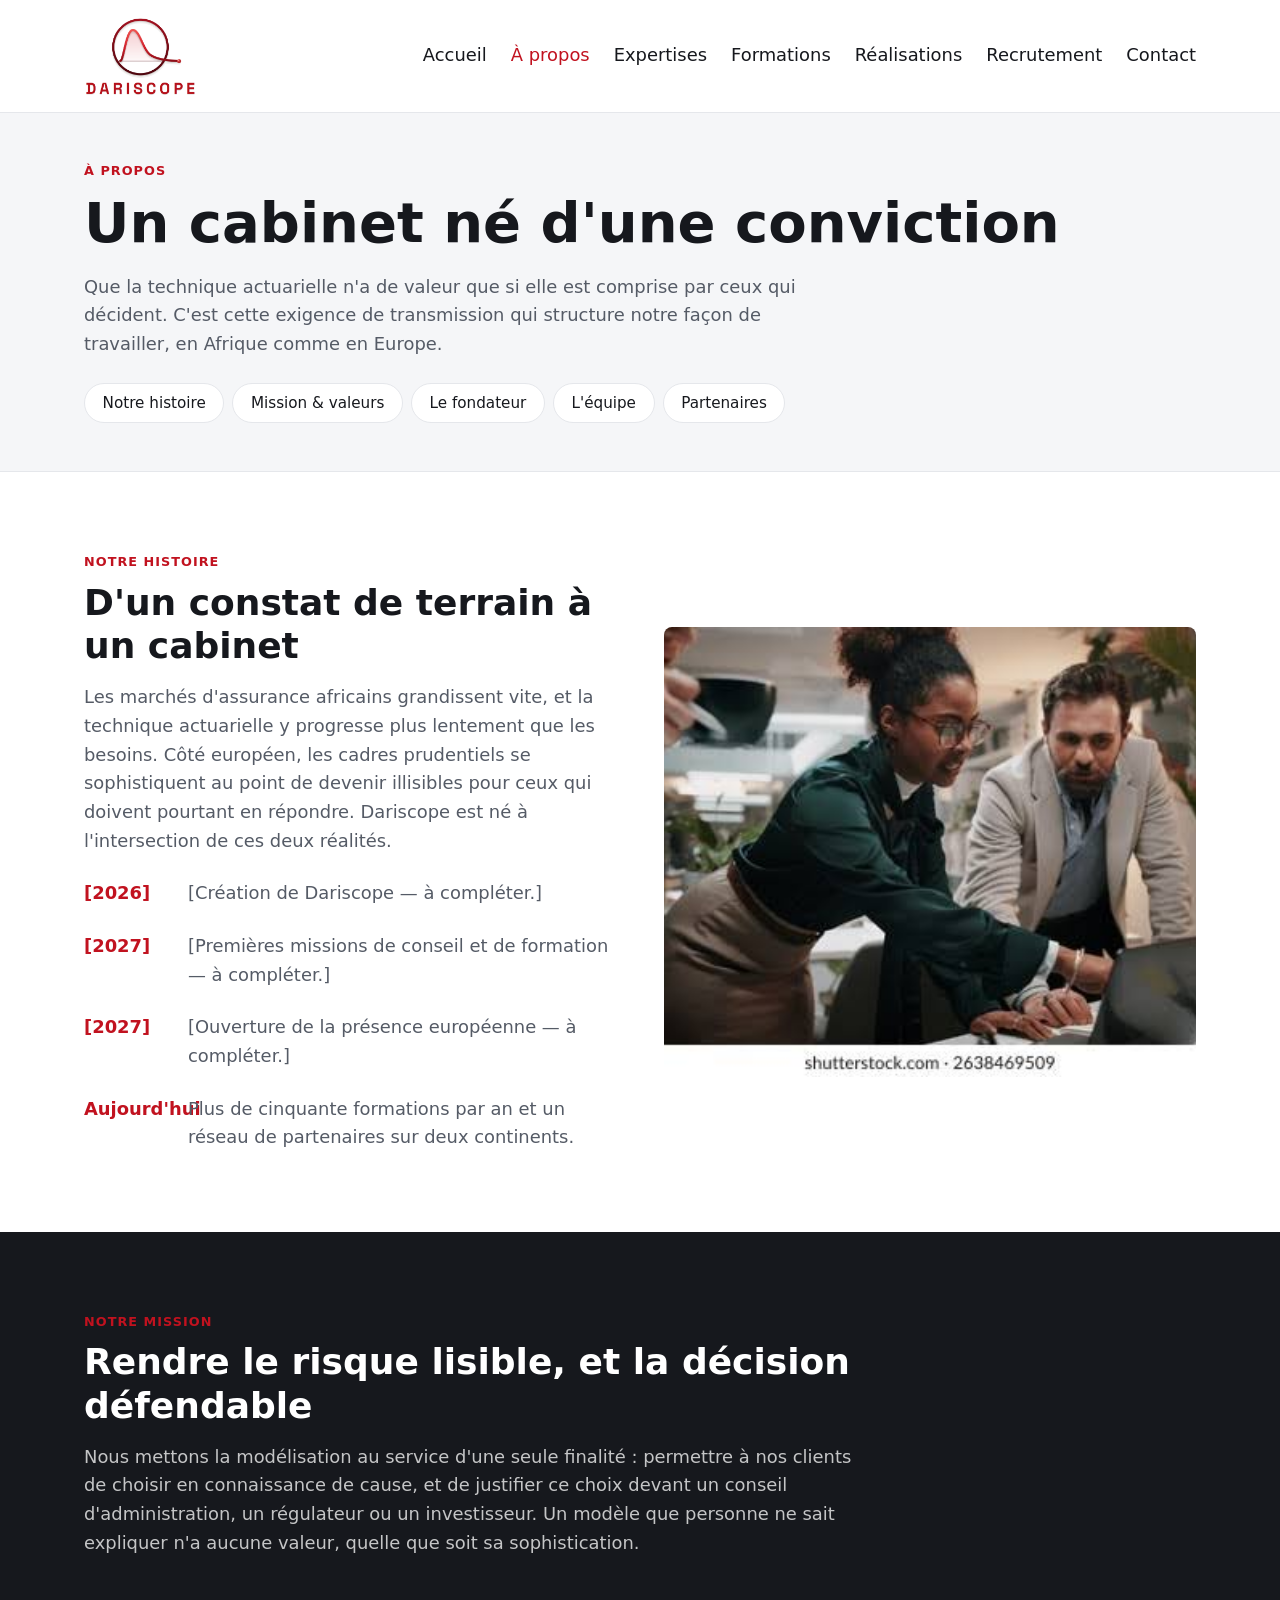
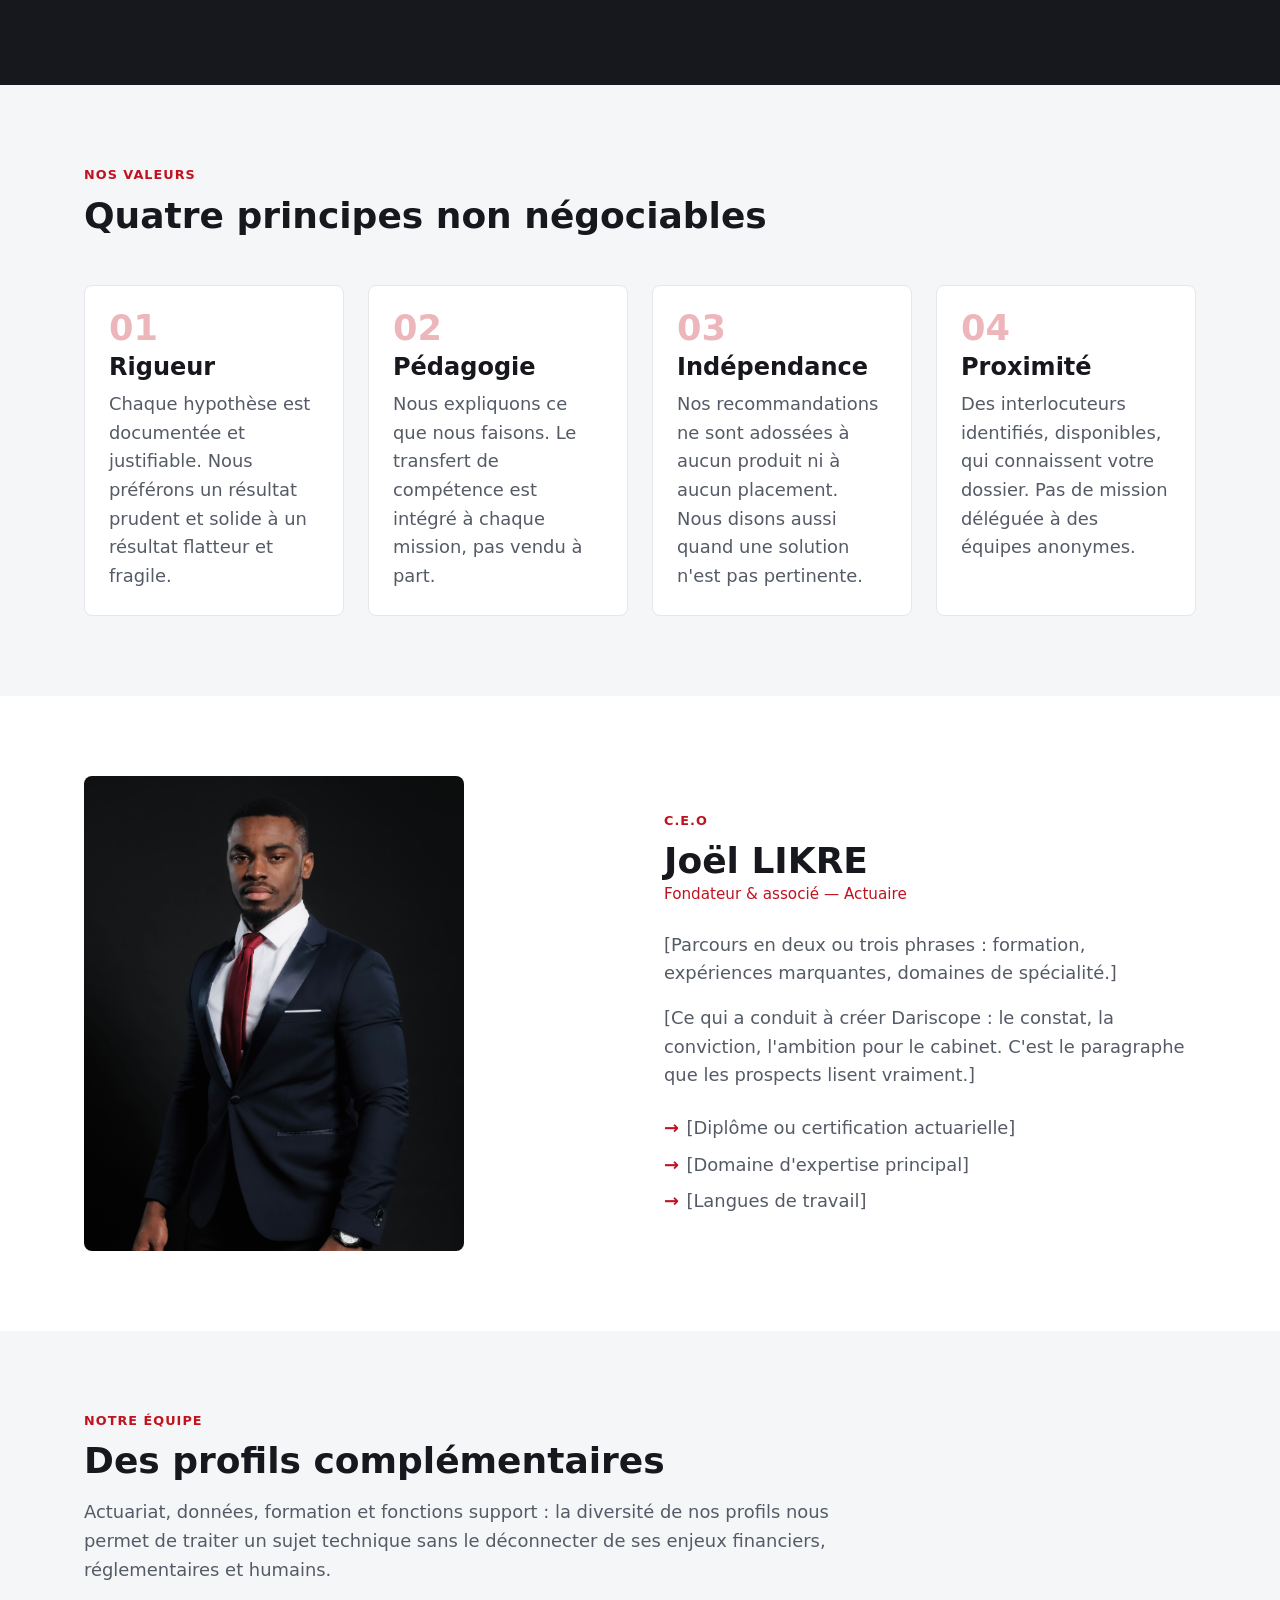
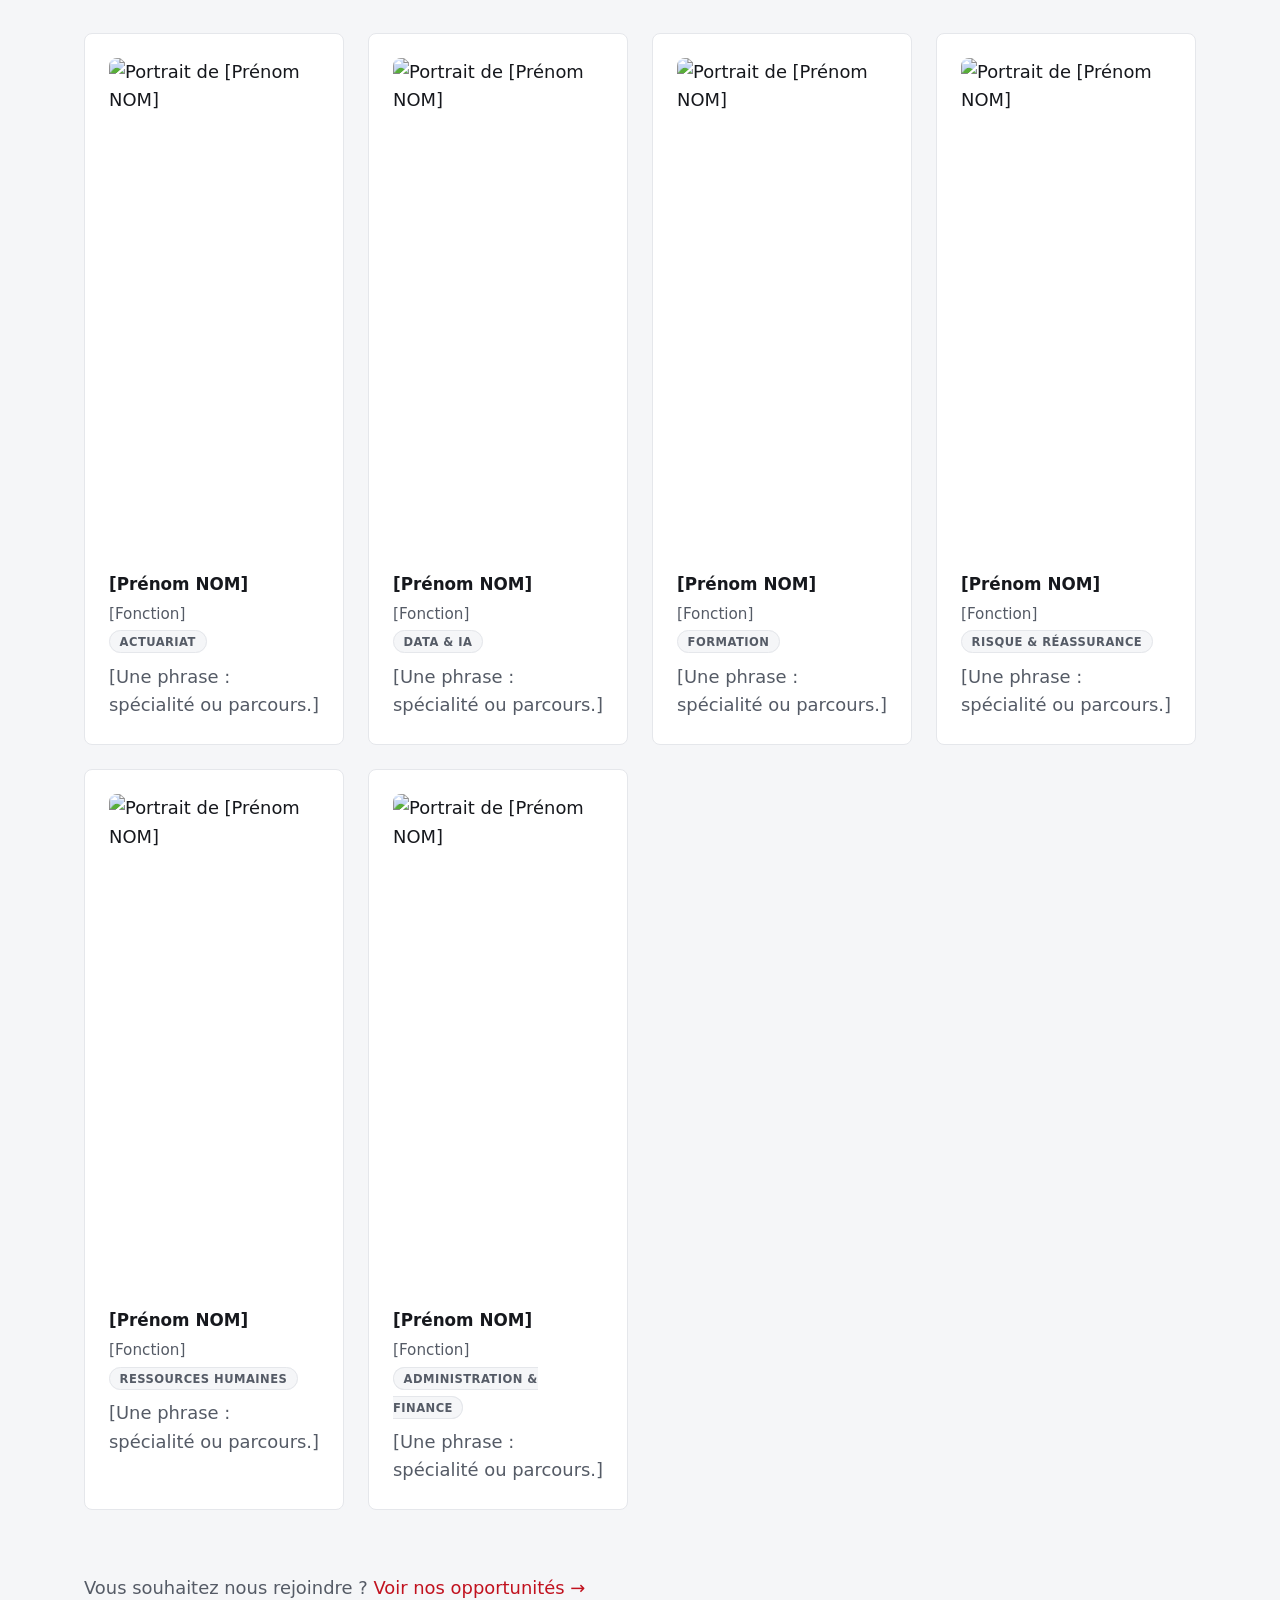
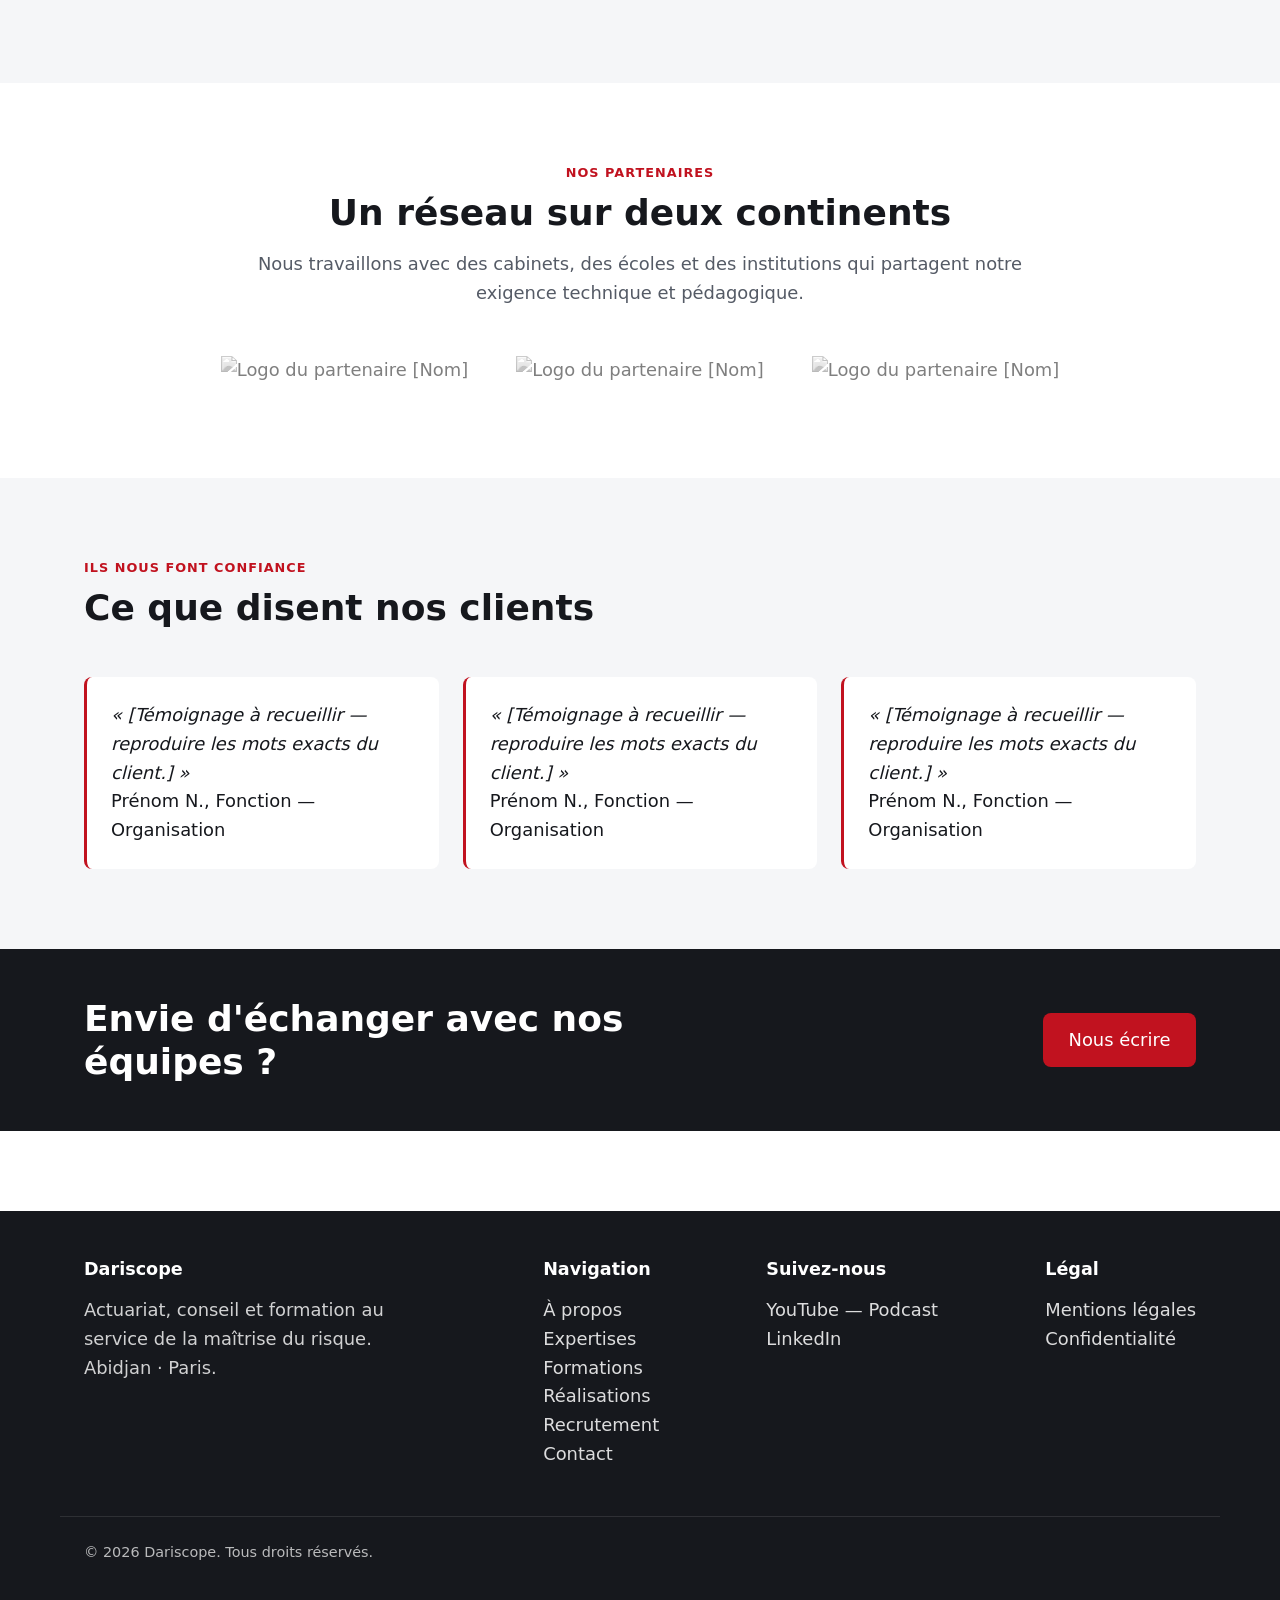
==== a-propos.html @ d5fa78e2 "feat: page contact avec formulaire netlify et page de confirmation" ====
<!DOCTYPE html>
<html lang="fr">
<head>
  <meta charset="UTF-8">
  <meta name="viewport" content="width=device-width, initial-scale=1.0">
  <title>À propos — Notre mission, nos valeurs, notre équipe | Dariscope</title>
  <meta name="description" content="Dariscope, cabinet d'actuaires conseil présent à Abidjan et à Paris : notre histoire, notre mission, nos valeurs et les femmes et les hommes qui composent nos équipes.">
  <link rel="stylesheet" href="assets/css/style.css">
</head>
<body>

  <!-- ═══════════════ HEADER — "actif" sur À propos ═══════════════ -->
  <header class="site-header">
    <div class="conteneur">
      <a href="index.html" class="logo">
        <img src="assets/img/logo-horizontal.png" alt="Dariscope — Actuariat, Conseil, Formation">
      </a>
      <button class="menu-toggle" aria-label="Ouvrir le menu" aria-expanded="false" aria-controls="menu">☰</button>
      <nav>
        <ul class="nav-menu" id="menu">
          <li><a href="index.html">Accueil</a></li>
          <li><a href="a-propos.html" class="actif">À propos</a></li>
          <li><a href="expertises.html">Expertises</a></li>
          <li><a href="formations.html">Formations</a></li>
          <li><a href="realisations.html">Réalisations</a></li>
          <li><a href="recrutement.html">Recrutement</a></li>
          <li><a href="contact.html">Contact</a></li>
        </ul>
      </nav>
    </div>
  </header>

  <main>

    <!-- ═══════════════ EN-TÊTE DE PAGE ═══════════════ -->
    <section class="page-entete">
      <div class="conteneur">
        <span class="surtitre">À propos</span>
        <h1>Un cabinet né d'une conviction</h1>
        <p>
          Que la technique actuarielle n'a de valeur que si elle est comprise par
          ceux qui décident. C'est cette exigence de transmission qui structure
          notre façon de travailler, en Afrique comme en Europe.
        </p>
        <nav class="sommaire" aria-label="Sommaire de la page">
          <a href="#histoire">Notre histoire</a>
          <a href="#mission">Mission &amp; valeurs</a>
          <a href="#fondateur">Le fondateur</a>
          <a href="#equipe">L'équipe</a>
          <a href="#partenaires">Partenaires</a>
        </nav>
      </div>
    </section>

    <!-- ═══════════════ NOTRE HISTOIRE ═══════════════
         ➕ AJOUTER UN JALON : copier un bloc <div class="jalon">
    -->
    <section class="section" id="histoire">
      <div class="conteneur bloc-duo">
        <div class="reveal">
          <span class="surtitre">Notre histoire</span>
          <h2>D'un constat de terrain à un cabinet</h2>
          <p class="texte-secondaire" style="margin-top: var(--espace-sm);">
            Les marchés d'assurance africains grandissent vite, et la technique
            actuarielle y progresse plus lentement que les besoins. Côté européen,
            les cadres prudentiels se sophistiquent au point de devenir illisibles
            pour ceux qui doivent pourtant en répondre. Dariscope est né à
            l'intersection de ces deux réalités.
          </p>

          <div class="jalons">
            <div class="jalon">
              <span class="jalon-date">[2026]</span>
              <p>[Création de Dariscope — à compléter.]</p>
            </div>
            <div class="jalon">
              <span class="jalon-date">[2027]</span>
              <p>[Premières missions de conseil et de formation — à compléter.]</p>
            </div>
            <div class="jalon">
              <span class="jalon-date">[2027]</span>
              <p>[Ouverture de la présence européenne — à compléter.]</p>
            </div>
            <div class="jalon">
              <span class="jalon-date">Aujourd'hui</span>
              <p>Plus de cinquante formations par an et un réseau de partenaires sur deux continents.</p>
            </div>
          </div>
        </div>
        <img class="reveal" style="--delai: 120ms" src="assets/img/image4.jpg"
             alt="Équipe Dariscope en réunion de travail" width="600" height="450">
      </div>
    </section>

    <!-- ═══════════════ MISSION ═══════════════ -->
    <section class="section section--sombre" id="mission">
      <div class="conteneur">
        <div class="section-entete reveal">
          <span class="surtitre">Notre mission</span>
          <h2>Rendre le risque lisible, et la décision défendable</h2>
          <p class="texte-secondaire">
            Nous mettons la modélisation au service d'une seule finalité : permettre
            à nos clients de choisir en connaissance de cause, et de justifier ce
            choix devant un conseil d'administration, un régulateur ou un investisseur.
            Un modèle que personne ne sait expliquer n'a aucune valeur, quelle que
            soit sa sophistication.
          </p>
        </div>
      </div>
    </section>

    <!-- ═══════════════ VALEURS ═══════════════
         ➕ AJOUTER UNE VALEUR : copier un bloc <article class="carte">
            et incrémenter le numéro.
    -->
    <section class="section section--gris">
      <div class="conteneur">
        <div class="section-entete reveal">
          <span class="surtitre">Nos valeurs</span>
          <h2>Quatre principes non négociables</h2>
        </div>
        <div class="grille">

          <article class="carte reveal">
            <div class="valeur-num">01</div>
            <h3>Rigueur</h3>
            <p>Chaque hypothèse est documentée et justifiable. Nous préférons un résultat prudent et solide à un résultat flatteur et fragile.</p>
          </article>

          <article class="carte reveal" style="--delai: 100ms">
            <div class="valeur-num">02</div>
            <h3>Pédagogie</h3>
            <p>Nous expliquons ce que nous faisons. Le transfert de compétence est intégré à chaque mission, pas vendu à part.</p>
          </article>

          <article class="carte reveal" style="--delai: 200ms">
            <div class="valeur-num">03</div>
            <h3>Indépendance</h3>
            <p>Nos recommandations ne sont adossées à aucun produit ni à aucun placement. Nous disons aussi quand une solution n'est pas pertinente.</p>
          </article>

          <article class="carte reveal" style="--delai: 300ms">
            <div class="valeur-num">04</div>
            <h3>Proximité</h3>
            <p>Des interlocuteurs identifiés, disponibles, qui connaissent votre dossier. Pas de mission déléguée à des équipes anonymes.</p>
          </article>

        </div>
      </div>
    </section>

    <!-- ═══════════════ LE FONDATEUR ═══════════════ -->
    <section class="section" id="fondateur">
      <div class="conteneur bloc-duo">
        <img class="portrait reveal" src="assets/img/ceo-dariscope-5.jpg"
             alt="Portrait du fondateur de Dariscope" width="380" height="475">
        <div class="reveal" style="--delai: 120ms">
          <span class="surtitre">C.E.O</span>
          <h2>Joël LIKRE</h2>
          <p class="membre-role" style="margin-bottom: var(--espace-md);">Fondateur &amp; associé — Actuaire</p>

          <p class="texte-secondaire">
            [Parcours en deux ou trois phrases : formation, expériences marquantes,
            domaines de spécialité.]
          </p>
          <p class="texte-secondaire" style="margin-top: var(--espace-sm);">
            [Ce qui a conduit à créer Dariscope : le constat, la conviction, l'ambition
            pour le cabinet. C'est le paragraphe que les prospects lisent vraiment.]
          </p>

          <ul class="liste-fleches" style="margin-top: var(--espace-md);">
            <li>[Diplôme ou certification actuarielle]</li>
            <li>[Domaine d'expertise principal]</li>
            <li>[Langues de travail]</li>
          </ul>
        </div>
      </div>
    </section>

    <!-- ══════════════════════════════════════════════════════════════════════
         L'ÉQUIPE
         ➕ AJOUTER UN COLLABORATEUR : copier un bloc <article class="membre">,
            changer l'image, le nom, la fonction et le département.
            Retirer un collaborateur = supprimer son bloc. La grille s'ajuste.
    ═══════════════════════════════════════════════════════════════════════ -->
    <section class="section section--gris" id="equipe">
      <div class="conteneur">
        <div class="section-entete reveal">
          <span class="surtitre">Notre équipe</span>
          <h2>Des profils complémentaires</h2>
          <p class="texte-secondaire">
            Actuariat, données, formation et fonctions support : la diversité de nos
            profils nous permet de traiter un sujet technique sans le déconnecter de
            ses enjeux financiers, réglementaires et humains.
          </p>
        </div>

        <div class="grille">

          <article class="membre carte reveal">
            <img src="assets/img/collaborateur1.jpg" alt="Portrait de [Prénom NOM]" width="400" height="500">
            <h3 class="membre-nom">[Prénom NOM]</h3>
            <p class="membre-role">[Fonction]</p>
            <p><span class="badge badge--neutre">Actuariat</span></p>
            <p class="membre-bio">[Une phrase : spécialité ou parcours.]</p>
          </article>

          <article class="membre carte reveal" style="--delai: 80ms">
            <img src="assets/img/collaborateur2.jpg" alt="Portrait de [Prénom NOM]" width="400" height="500">
            <h3 class="membre-nom">[Prénom NOM]</h3>
            <p class="membre-role">[Fonction]</p>
            <p><span class="badge badge--neutre">Data &amp; IA</span></p>
            <p class="membre-bio">[Une phrase : spécialité ou parcours.]</p>
          </article>

          <article class="membre carte reveal" style="--delai: 160ms">
            <img src="assets/img/collaborateur3.jpg" alt="Portrait de [Prénom NOM]" width="400" height="500">
            <h3 class="membre-nom">[Prénom NOM]</h3>
            <p class="membre-role">[Fonction]</p>
            <p><span class="badge badge--neutre">Formation</span></p>
            <p class="membre-bio">[Une phrase : spécialité ou parcours.]</p>
          </article>

          <article class="membre carte reveal" style="--delai: 240ms">
            <img src="assets/img/collaborateur4.jpg" alt="Portrait de [Prénom NOM]" width="400" height="500">
            <h3 class="membre-nom">[Prénom NOM]</h3>
            <p class="membre-role">[Fonction]</p>
            <p><span class="badge badge--neutre">Risque &amp; réassurance</span></p>
            <p class="membre-bio">[Une phrase : spécialité ou parcours.]</p>
          </article>

          <article class="membre carte reveal" style="--delai: 320ms">
            <img src="assets/img/collaborateur5.jpg" alt="Portrait de [Prénom NOM]" width="400" height="500">
            <h3 class="membre-nom">[Prénom NOM]</h3>
            <p class="membre-role">[Fonction]</p>
            <p><span class="badge badge--neutre">Ressources humaines</span></p>
            <p class="membre-bio">[Une phrase : spécialité ou parcours.]</p>
          </article>

          <article class="membre carte reveal" style="--delai: 400ms">
            <img src="assets/img/collaborateur6.jpg" alt="Portrait de [Prénom NOM]" width="400" height="500">
            <h3 class="membre-nom">[Prénom NOM]</h3>
            <p class="membre-role">[Fonction]</p>
            <p><span class="badge badge--neutre">Administration &amp; finance</span></p>
            <p class="membre-bio">[Une phrase : spécialité ou parcours.]</p>
          </article>

        </div>

        <p class="texte-secondaire" style="margin-top: var(--espace-lg);">
          Vous souhaitez nous rejoindre ? <a href="recrutement.html" class="carte-lien">Voir nos opportunités →</a>
        </p>
      </div>
    </section>

    <!-- ═══════════════ PARTENAIRES ═══════════════
         ➕ AJOUTER UN PARTENAIRE : copier une balise <img>.
         ⚠ N'affiche un logo qu'avec l'accord du partenaire.
    -->
    <section class="section" id="partenaires">
      <div class="conteneur">
        <div class="section-entete centre reveal" style="margin-inline: auto;">
          <span class="surtitre">Nos partenaires</span>
          <h2>Un réseau sur deux continents</h2>
          <p class="texte-secondaire">
            Nous travaillons avec des cabinets, des écoles et des institutions qui
            partagent notre exigence technique et pédagogique.
          </p>
        </div>
        <div class="partenaires reveal">
          <img src="assets/img/partenaire1.png" alt="Logo du partenaire [Nom]" height="42">
          <img src="assets/img/partenaire2.png" alt="Logo du partenaire [Nom]" height="42">
          <img src="assets/img/partenaire3.png" alt="Logo du partenaire [Nom]" height="42">
        </div>
      </div>
    </section>

    <!-- ═══════════════ TÉMOIGNAGES ═══════════════ -->
    <section class="section section--gris">
      <div class="conteneur">
        <div class="section-entete reveal">
          <span class="surtitre">Ils nous font confiance</span>
          <h2>Ce que disent nos clients</h2>
        </div>
        <div class="grille grille--large">

          <figure class="temoignage reveal">
            <blockquote>« [Témoignage à recueillir — reproduire les mots exacts du client.] »</blockquote>
            Prénom N., Fonction — Organisation
          </figure>

          <figure class="temoignage reveal" style="--delai: 100ms">
            <blockquote>« [Témoignage à recueillir — reproduire les mots exacts du client.] »</blockquote>
            Prénom N., Fonction — Organisation
          </figure>

          <figure class="temoignage reveal" style="--delai: 200ms">
            <blockquote>« [Témoignage à recueillir — reproduire les mots exacts du client.] »</blockquote>
            Prénom N., Fonction — Organisation
          </figure>

        </div>
      </div>
    </section>

    <!-- ═══════════════ APPEL À L'ACTION ═══════════════ -->
    <section class="cta">
      <div class="conteneur">
        <h2>Envie d'échanger avec nos équipes ?</h2>
        <a href="contact.html" class="bouton">Nous écrire</a>
      </div>
    </section>

  </main>

  <!-- ═══════════════ FOOTER — copie conforme ═══════════════ -->
  <footer class="site-footer">
    <div class="conteneur">
      <div>
        <h3>Dariscope</h3>
        <p style="opacity:0.8; max-width: 22rem;">
          Actuariat, conseil et formation au service de la maîtrise du risque.
          Abidjan · Paris.
        </p>
      </div>
      <div>
        <h3>Navigation</h3>
        <ul>
          <li><a href="a-propos.html">À propos</a></li>
          <li><a href="expertises.html">Expertises</a></li>
          <li><a href="formations.html">Formations</a></li>
          <li><a href="realisations.html">Réalisations</a></li>
          <li><a href="recrutement.html">Recrutement</a></li>
          <li><a href="contact.html">Contact</a></li>
        </ul>
      </div>
      <div>
        <h3>Suivez-nous</h3>
        <ul>
          <li><a href="https://www.youtube.com/@dariscope" target="_blank" rel="noopener">YouTube — Podcast</a></li>
          <li><a href="https://www.linkedin.com/company/dariscope" target="_blank" rel="noopener">LinkedIn</a></li>
        </ul>
      </div>
      <div>
        <h3>Légal</h3>
        <ul>
          <li><a href="mentions-legales.html">Mentions légales</a></li>
          <li><a href="confidentialite.html">Confidentialité</a></li>
        </ul>
      </div>
    </div>
    <div class="conteneur footer-bas">
      <p>© 2026 Dariscope. Tous droits réservés.</p>
    </div>
  </footer>

  <script src="assets/js/main.js"></script>
</body>
</html>
---- assets/css/style.css ----
/* ==========================================================================
   1. VARIABLES — la charte Dariscope, centralisée
   ========================================================================== */
:root {
  /* Couleurs (rouge de travail — à remplacer par ton rouge exact plus tard) */
  --rouge: #C1121F;
  --rouge-fonce: #9E0E19;   /* survol des boutons */
  --encre: #16181D;         /* texte principal (presque noir, plus doux) */
  --gris-texte: #555B66;    /* texte secondaire */
  --gris-clair: #F5F6F8;    /* fonds de sections alternées */
  --bordure: #E5E7EB;       /* lignes de séparation */
  --blanc: #FFFFFF;

  /* Typographie */
  --police: "Space Grotesk", system-ui, -apple-system, Segoe UI, Roboto, sans-serif;
  --fs-base: clamp(1rem, 0.96rem + 0.2vw, 1.125rem);
  --fs-h1:   clamp(2rem, 1.4rem + 3vw, 3.5rem);
  --fs-h2:   clamp(1.5rem, 1.2rem + 1.5vw, 2.25rem);
  --fs-h3:   clamp(1.2rem, 1.1rem + 0.6vw, 1.5rem);

  /* Espacements (échelle cohérente) */
  --espace-xs: 0.5rem;
  --espace-sm: 1rem;
  --espace-md: 1.5rem;
  --espace-lg: 3rem;
  --espace-xl: 5rem;

  /* Divers */
  --largeur-max: 1160px;   /* largeur maximale du contenu */
  --rayon: 8px;            /* arrondi des boutons/cartes */


  --transition: 200ms ease;
}

/* ==========================================================================
   2. POLICE auto-hébergée
   ========================================================================== */
@font-face {
  font-family: "Space Grotesk";
  src: url("../fonts/space-grotesk-400.woff2") format("woff2");
  font-weight: 400;
  font-display: swap;   /* affiche un texte de secours en attendant la police */
}
@font-face {
  font-family: "Space Grotesk";
  src: url("../fonts/space-grotesk-500.woff2") format("woff2");
  font-weight: 500;
  font-display: swap;
}
@font-face {
  font-family: "Space Grotesk";
  src: url("../fonts/space-grotesk-700.woff2") format("woff2");
  font-weight: 700;
  font-display: swap;
}

/* ==========================================================================
   3. RESET moderne — repartir sur une base saine
   ========================================================================== */
*, *::before, *::after {
  box-sizing: border-box;   /* la largeur inclut padding et bordure : plus intuitif */
  margin: 0;
  padding: 0;
}
img {
  max-width: 100%;   /* une image ne déborde jamais de son conteneur */
  display: block;
}
a {
  color: inherit;
  text-decoration: none;
}
ul {
  list-style: none;
}

/* ==========================================================================
   4. BASE — corps du document
   ========================================================================== */
body {
  font-family: var(--police);
  font-size: var(--fs-base);
  line-height: 1.6;
  color: var(--encre);
  background: var(--blanc);
}
h1, h2, h3 {
  line-height: 1.2;
  font-weight: 700;
}
h1 { font-size: var(--fs-h1); }
h2 { font-size: var(--fs-h2); }
h3 { font-size: var(--fs-h3); }

/* Conteneur centré et respirant, réutilisé partout */
.conteneur {
  width: 100%;
  max-width: var(--largeur-max);
  margin-inline: auto;
  padding-inline: var(--espace-md);
}

/* Bouton réutilisable */
.bouton {
  display: inline-block;
  background: var(--rouge);
  color: var(--blanc);
  font-weight: 500;
  padding: 0.8rem 1.6rem;
  border-radius: var(--rayon);
  transition: background var(--transition);
}
.bouton:hover {
  background: var(--rouge-fonce);
}

/* ==========================================================================
   5. HEADER + NAVIGATION
   ========================================================================== */
.site-header {
  position: sticky;   /* le header reste visible en haut au défilement */
  top: 0;
  z-index: 100;
  background: var(--blanc);
  border-bottom: 1px solid var(--bordure);
}
.site-header .conteneur {
  display: flex;
  align-items: center;
  justify-content: space-between;
  padding-block: var(--espace-sm);
}
.logo img {
  height:80px;
  width: 10;
}

/* Bouton hamburger — visible sur mobile uniquement */
.menu-toggle {
  background: none;
  border: none;
  cursor: pointer;
  font-size: 1.6rem;
  color: var(--encre);
  line-height: 1;
}

/* Menu — sur mobile : caché, puis déroulé sous le header quand ouvert */
.nav-menu {
  display: none;
  position: absolute;
  top: 100%;
  left: 0;
  right: 0;
  flex-direction: column;
  gap: var(--espace-sm);
  background: var(--blanc);
  border-bottom: 1px solid var(--bordure);
  padding: var(--espace-md);
}
.nav-menu.is-open {
  display: flex;   /* la classe ajoutée par le JS rend le menu visible */
}
.nav-menu a {
  font-weight: 500;
  padding: 0.4rem 0;
  transition: color var(--transition);
}
.nav-menu a:hover,
.nav-menu a.actif {
  color: var(--rouge);
}

/* ==========================================================================
   6. FOOTER
   ========================================================================== */
.site-footer {
  background: var(--encre);
  color: var(--blanc);
  padding-block: var(--espace-lg);
  margin-top: var(--espace-xl);
}
.site-footer .conteneur {
  display: flex;
  flex-wrap: wrap;
  gap: var(--espace-lg);
  justify-content: space-between;
}
.site-footer h3 {
  font-size: 1.1rem;
  margin-bottom: var(--espace-sm);
}
.site-footer a {
  color: var(--blanc);
  opacity: 0.85;
  transition: opacity var(--transition);
}
.site-footer a:hover { opacity: 1; }
.footer-bas {
  border-top: 1px solid rgba(255,255,255,0.15);
  margin-top: var(--espace-lg);
  padding-top: var(--espace-md);
  text-align: center;
  font-size: 0.9rem;
  opacity: 0.7;
}

/* ==========================================================================
   7. GRAND ÉCRAN — ajustements à partir de 768px (mobile-first)
   ========================================================================== */
@media (min-width: 768px) {
  .menu-toggle {
    display: none;   /* plus de hamburger sur ordinateur */
  }
  .nav-menu {
    display: flex;    /* menu horizontal, toujours visible */
    position: static;
    flex-direction: row;
    gap: var(--espace-md);
    background: none;
    border: none;
    padding: 0;
  }
}




/* ==========================================================================
   8. SECTIONS — rythme vertical du site
   ========================================================================== */
.section { padding-block: var(--espace-xl); }
.section--gris   { background: var(--gris-clair); }
.section--sombre { background: var(--encre); color: var(--blanc); }
.section--sombre .texte-secondaire { color: rgba(255,255,255,0.75); }

.section-entete { max-width: 48rem; margin-bottom: var(--espace-lg); }
.section-entete h2 { margin-bottom: var(--espace-sm); }

.surtitre {
  display: block;
  text-transform: uppercase;
  letter-spacing: 0.08em;
  font-size: 0.8rem;
  font-weight: 700;
  color: var(--rouge);
  margin-bottom: var(--espace-xs);
}
.texte-secondaire { color: var(--gris-texte); }
.centre { text-align: center; }

/* Décalage pour que les ancres ne passent pas sous le header collant */
[id] { scroll-margin-top: 90px; }

/* ==========================================================================
   9. GRILLE UNIVERSELLE — s'adapte au nombre d'éléments
   ========================================================================== */
.grille {
  display: grid;
  gap: var(--espace-md);
  grid-template-columns: repeat(auto-fit, minmax(260px, 1fr));
}
.grille--large { grid-template-columns: repeat(auto-fit, minmax(320px, 1fr)); }

/* ==========================================================================
   10. CARTE — brique de base réutilisable
   ========================================================================== */
.carte {
  background: var(--blanc);
  border: 1px solid var(--bordure);
  border-radius: var(--rayon);
  padding: var(--espace-md);
  transition: transform var(--transition), box-shadow var(--transition), border-color var(--transition);
}
.carte:hover {
  transform: translateY(-3px);
  border-color: var(--rouge);
  box-shadow: 0 8px 24px rgba(0,0,0,0.06);
}
.carte h3 { margin-bottom: var(--espace-xs); }
.carte p  { color: var(--gris-texte); }
.carte-lien {
  display: inline-block;
  margin-top: var(--espace-sm);
  color: var(--rouge);
  font-weight: 500;
}
.carte-lien:hover { text-decoration: underline; }

/* ==========================================================================
   11. HERO — section d'accroche
   ========================================================================== */
.hero { padding-block: var(--espace-xl); }
.hero .conteneur { display: grid; gap: var(--espace-lg); align-items: center; }
.hero h1 { margin-bottom: var(--espace-md); }
.hero-accroche { font-size: 1.15rem; color: var(--gris-texte); max-width: 40rem; }
.hero-actions {
  display: flex;
  flex-wrap: wrap;
  gap: var(--espace-sm);
  margin-top: var(--espace-lg);
}
.hero-image img {
  border-radius: var(--rayon);
  aspect-ratio: 4 / 3;
  object-fit: cover;
  width: 100%;
}
@media (min-width: 900px) {
  .hero .conteneur { grid-template-columns: 1.05fr 0.95fr; }
}



/* ==========================================================================
   + animation de limage hero ci dessous apres avoir animé les chiffres clé ci dessus
   ========================================================================== */


.hero-image {
  animation: apparition-hero 0.8s cubic-bezier(0.22, 1, 0.36, 1);
}

.hero-image img {
  border-radius: var(--rayon);
  aspect-ratio: 4 / 3;
  object-fit: cover;
  width: 100%;
  transition: transform 0.5s ease, filter 0.5s ease;
}


/* Effet au passage souris */
.hero-image:hover img {
  transform: scale(1.03);
  filter: brightness(1.05);
}


/* Apparition professionnelle */
@keyframes apparition-hero {

  from {
    opacity: 0;
    transform: translateY(40px);
  }

  to {
    opacity: 1;
    transform: translateY(0);
  }

}

.hero-image img {
  box-shadow: 0 20px 60px rgba(0,0,0,0.12);
}

/* ==========================================================================
   12. BOUTON SECONDAIRE (contour)
   ========================================================================== */
.bouton--ligne {
  background: transparent;
  color: var(--rouge);
  border: 1.5px solid var(--rouge);
}
.bouton--ligne:hover { background: var(--rouge); color: var(--blanc); }

/* ==========================================================================
   13. CHIFFRES CLÉS
   ========================================================================== */
.chiffres {
  display: grid;
  gap: var(--espace-md);
  grid-template-columns: repeat(auto-fit, minmax(170px, 1fr));
  text-align: center;
}
.chiffre-valeur {
  font-size: clamp(2rem, 1.5rem + 2vw, 3rem);
  font-weight: 700;
  color: var(--rouge);
  line-height: 1;
}
.chiffre-label { color: var(--gris-texte); margin-top: var(--espace-xs); }

.chiffre-valeur{
    opacity:0;
    transform:translateY(20px);
    transition:opacity .6s ease, transform .6s ease;
}

.chiffre-valeur.visible{
    opacity:1;
    transform:translateY(0);
}

/* ==========================================================================
   14. ÉQUIPE
   ========================================================================== */
.membre img {
  width: 100%;
  aspect-ratio: 4 / 5;
  object-fit: cover;
  border-radius: var(--rayon);
  margin-bottom: var(--espace-sm);
}
.membre-role { color: var(--rouge); font-weight: 500; font-size: 0.95rem; }
.membre-bio  { color: var(--gris-texte); margin-top: var(--espace-xs); }

/* ==========================================================================
   15. TÉMOIGNAGES
   ========================================================================== */
.temoignage {
  background: var(--blanc);
  border-left: 3px solid var(--rouge);
  border-radius: var(--rayon);
  padding: var(--espace-md);
}
.temoignage blockquote { font-style: italic; }
.temoignage cite {
  display: block;
  margin-top: var(--espace-sm);
  font-style: normal;
  font-weight: 500;
  font-size: 0.95rem;
}

/* ==========================================================================
   16. PARTENAIRES
   ========================================================================== */
.partenaires {
  display: flex;
  flex-wrap: wrap;
  align-items: center;
  justify-content: center;
  gap: var(--espace-lg);
}
.partenaires img {
  height: 42px;
  width: auto;
  filter: grayscale(1);
  opacity: 0.55;
  transition: filter var(--transition), opacity var(--transition);
}
.partenaires img:hover { filter: none; opacity: 1; }

/* ==========================================================================
   17. IMPLANTATIONS
   ========================================================================== */
.implantation { border-left: 2px solid var(--rouge); padding-left: var(--espace-md); }
.implantation h3 { margin-bottom: var(--espace-xs); }

/* ==========================================================================
   18. BANDEAU D'APPEL À L'ACTION
   ========================================================================== */
.cta { background: var(--encre); color: var(--blanc); padding-block: var(--espace-lg); }
.cta .conteneur {
  display: flex;
  flex-wrap: wrap;
  align-items: center;
  justify-content: space-between;
  gap: var(--espace-md);
}
.cta h2 { max-width: 34rem; }

















/* ==========================================================================
   19. EN-TÊTE DE PAGE INTÉRIEURE
   ========================================================================== */
.page-entete {
  background: var(--gris-clair);
  padding-block: var(--espace-lg);
  border-bottom: 1px solid var(--bordure);
}
.page-entete h1 { margin-bottom: var(--espace-sm); }
.page-entete p  { color: var(--gris-texte); max-width: 46rem; }

/* ==========================================================================
   20. SOMMAIRE D'ANCRES
   ========================================================================== */
.sommaire {
  display: flex;
  flex-wrap: wrap;
  gap: var(--espace-xs);
  margin-top: var(--espace-md);
}
.sommaire a {
  background: var(--blanc);
  border: 1px solid var(--bordure);
  border-radius: 999px;
  padding: 0.45rem 1.1rem;
  font-size: 0.95rem;
  font-weight: 500;
  transition: border-color var(--transition), color var(--transition);
}
.sommaire a:hover { border-color: var(--rouge); color: var(--rouge); }

/* ==========================================================================
   21. LISTE À FLÈCHES — réutilisable partout
   ========================================================================== */
.liste-fleches { display: grid; gap: var(--espace-xs); }
.liste-fleches li {
  position: relative;
  padding-left: 1.4rem;
  color: var(--gris-texte);
}
.liste-fleches li::before {
  content: "→";
  position: absolute;
  left: 0;
  color: var(--rouge);
  font-weight: 700;
}


/* ==========================================================================
   22. BLOC DUO — texte + image côte à côte, réutilisable
   ========================================================================== */
.bloc-duo { display: grid; gap: var(--espace-lg); align-items: center; }
.bloc-duo img {
  width: 100%;
  border-radius: var(--rayon);
  aspect-ratio: 4 / 3;
  object-fit: cover;
}
@media (min-width: 900px) {
  .bloc-duo { grid-template-columns: 1fr 1fr; }
  .bloc-duo--inverse > *:first-child { order: 2; }
}




/* ==========================================================================
   23. FORMATIONS
   ========================================================================== */
.formation-meta {
  display: flex;
  align-items: center;
  gap: var(--espace-xs);
  margin-bottom: var(--espace-xs);
}
.badge {
  background: var(--rouge);
  color: var(--blanc);
  font-size: 0.72rem;
  font-weight: 700;
  letter-spacing: 0.04em;
  text-transform: uppercase;
  padding: 0.22rem 0.6rem;
  border-radius: 999px;
}
.formation-duree { font-size: 0.85rem; color: var(--gris-texte); }
.formation h3 { font-size: 1.05rem; }
.formation p  { font-size: 0.95rem; }

/* Échelle de niveaux */
.echelle {
  display: flex;
  flex-wrap: wrap;
  gap: var(--espace-md);
  margin-top: var(--espace-md);
}
.echelle-item { flex: 1 1 200px; border-top: 3px solid var(--rouge); padding-top: var(--espace-sm); }
.echelle-item strong { display: block; }
.echelle-item span { color: var(--gris-texte); font-size: 0.95rem; }








/* ==========================================================================
   24. RÉVÉLATION AU DÉFILEMENT
   Le masquage ne s'applique QUE si le JS a ajouté la classe .js
   ========================================================================== */
.js .reveal {
  opacity: 0;
  transform: translateY(18px);
  transition: opacity 600ms ease, transform 600ms ease;
  transition-delay: var(--delai, 0ms);
}
.js .reveal.est-visible {
  opacity: 1;
  transform: none;
}
/* Respect du réglage système "réduire les animations" */
@media (prefers-reduced-motion: reduce) {
  .js .reveal { opacity: 1; transform: none; transition: none; }
}

/* ==========================================================================
   25. PORTRAIT & ÉQUIPE
   ========================================================================== */
.portrait {
  width: 100%;
  max-width: 380px;
  aspect-ratio: 4 / 5;
  object-fit: cover;
  border-radius: var(--rayon);
}
.membre-nom { font-size: 1.05rem; margin-bottom: 0.15rem; }
.badge--neutre {
  background: var(--gris-clair);
  color: var(--gris-texte);
  border: 1px solid var(--bordure);
}
.section--sombre .badge--neutre {
  background: rgba(255,255,255,0.08);
  color: rgba(255,255,255,0.8);
  border-color: rgba(255,255,255,0.18);
}

/* ==========================================================================
   26. VALEURS NUMÉROTÉES
   ========================================================================== */
.valeur-num {
  font-size: 2.2rem;
  font-weight: 700;
  color: var(--rouge);
  opacity: 0.3;
  line-height: 1;
  margin-bottom: var(--espace-xs);
}

/* ==========================================================================
   27. JALONS (notre histoire)
   ========================================================================== */
.jalons { display: grid; gap: var(--espace-md); margin-top: var(--espace-md); }
.jalon { display: grid; grid-template-columns: 5.5rem 1fr; gap: var(--espace-sm); }
.jalon-date { color: var(--rouge); font-weight: 700; }
.jalon p { color: var(--gris-texte); }




/* ==========================================================================
   28. FORMULAIRE
   ========================================================================== */
.formulaire { display: grid; gap: var(--espace-md); }

.champs {
  display: grid;
  gap: var(--espace-sm);
  grid-template-columns: repeat(auto-fit, minmax(220px, 1fr));
}
.champ { display: grid; gap: 0.35rem; }
.champ--large { grid-column: 1 / -1; }

.champ label { font-weight: 500; font-size: 0.95rem; }
.obligatoire { color: var(--rouge); }

.champ input,
.champ select,
.champ textarea {
  font-family: inherit;
  font-size: 1rem;
  color: var(--encre);
  background: var(--blanc);
  width: 100%;
  padding: 0.7rem 0.9rem;
  border: 1px solid var(--bordure);
  border-radius: var(--rayon);
  transition: border-color var(--transition), box-shadow var(--transition);
}
.champ input:focus,
.champ select:focus,
.champ textarea:focus {
  outline: none;
  border-color: var(--rouge);
  box-shadow: 0 0 0 3px rgba(193, 18, 31, 0.12);
}
.champ textarea { min-height: 170px; resize: vertical; }

button.bouton {
  border: none;
  cursor: pointer;
  font-family: inherit;
  font-size: 1rem;
}

.mention-rgpd { font-size: 0.88rem; color: var(--gris-texte); }
.mention-rgpd a { color: var(--rouge); text-decoration: underline; }

/* Champ anti-spam : invisible à l'écran, détecté par les robots */
.pot-de-miel { position: absolute; left: -9999px; }

/* ==========================================================================
   29. CONTACT — mise en page et coordonnées
   ========================================================================== */
.contact-grille { display: grid; gap: var(--espace-xl); align-items: start; }
@media (min-width: 900px) {
  .contact-grille { grid-template-columns: 1.6fr 1fr; }
}

.coord-bloc { margin-bottom: var(--espace-md); }
.coord-bloc strong { display: block; margin-bottom: 0.15rem; }
.coord-bloc p, .coord-bloc a { color: var(--gris-texte); }
.coord-bloc a:hover { color: var(--rouge); }

.bouton--whatsapp { background: #25D366; color: #FFFFFF; }
.bouton--whatsapp:hover { background: #1DA851; }

/* ==========================================================================
   30. PAGE DE CONFIRMATION
   ========================================================================== */
.confirmation { text-align: center; max-width: 34rem; margin-inline: auto; }
.confirmation-icone {
  font-size: 3rem;
  color: var(--rouge);
  line-height: 1;
  margin-bottom: var(--espace-sm);
}
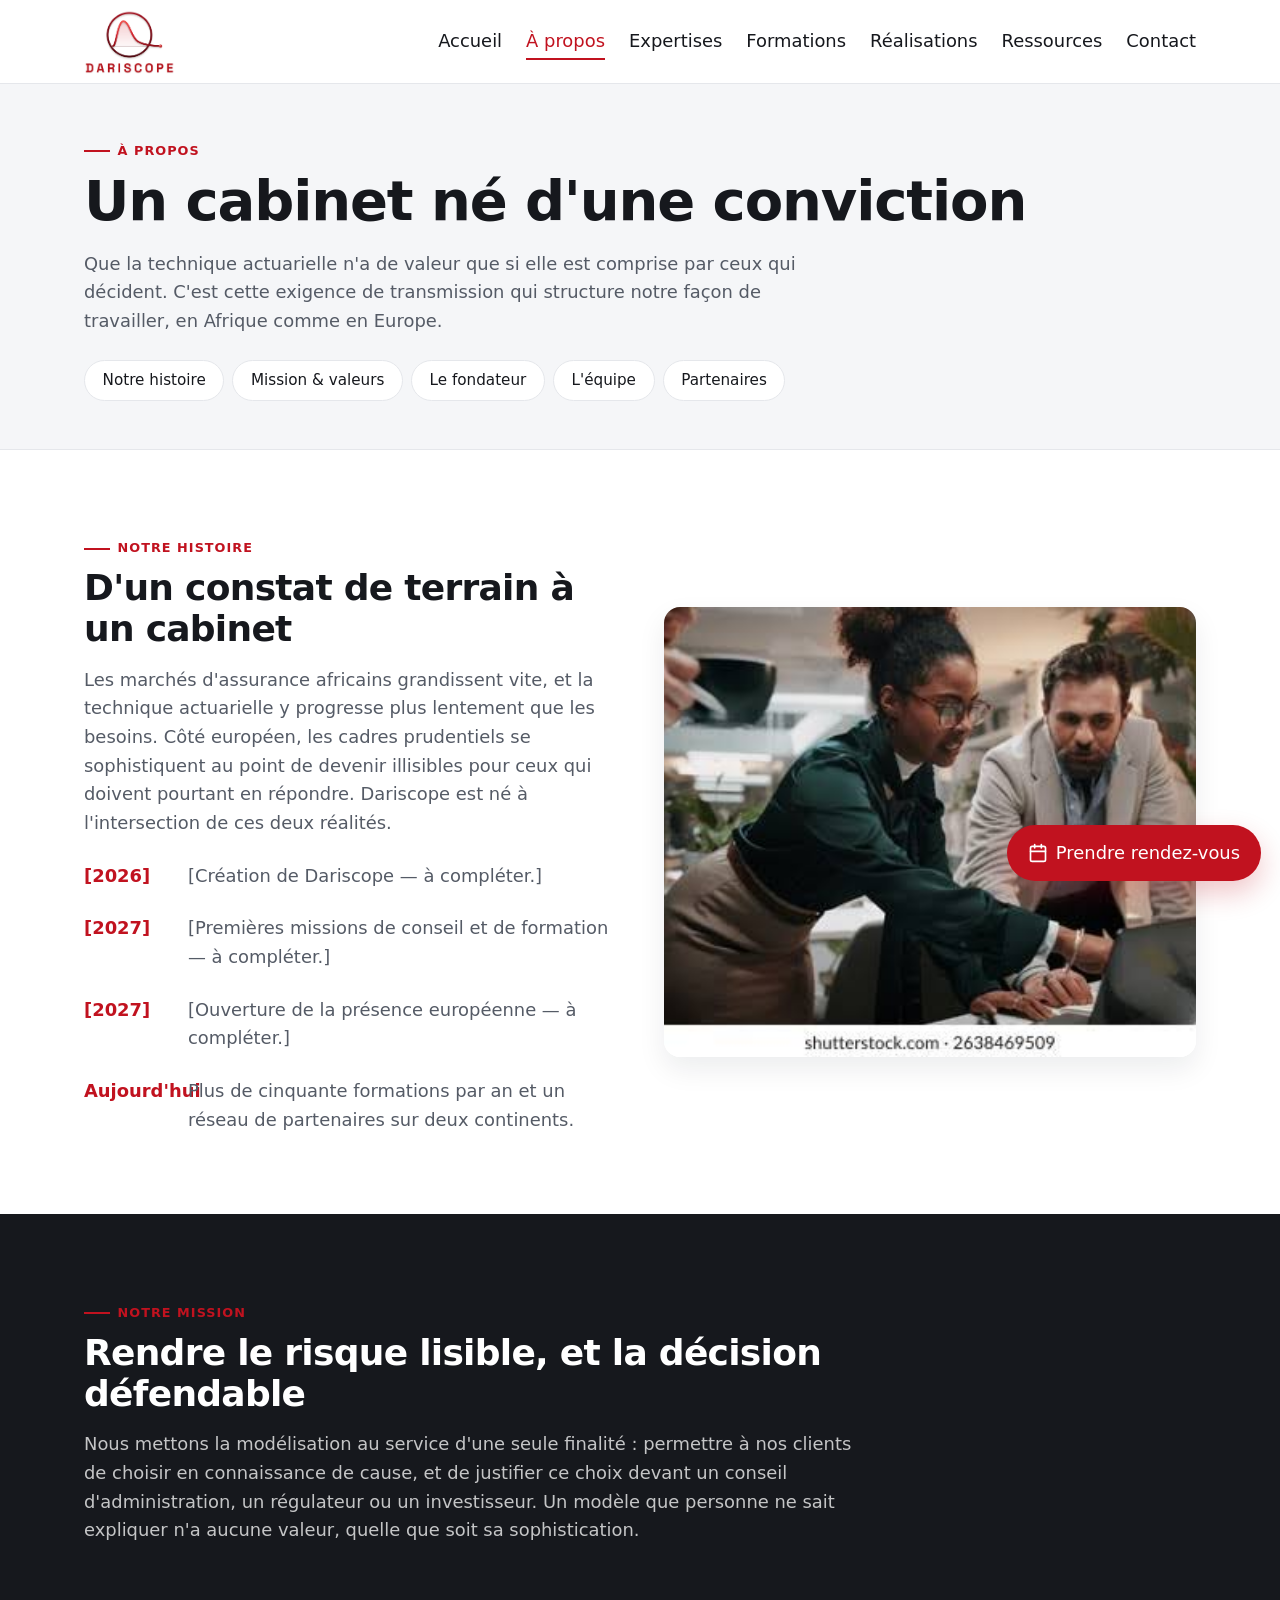
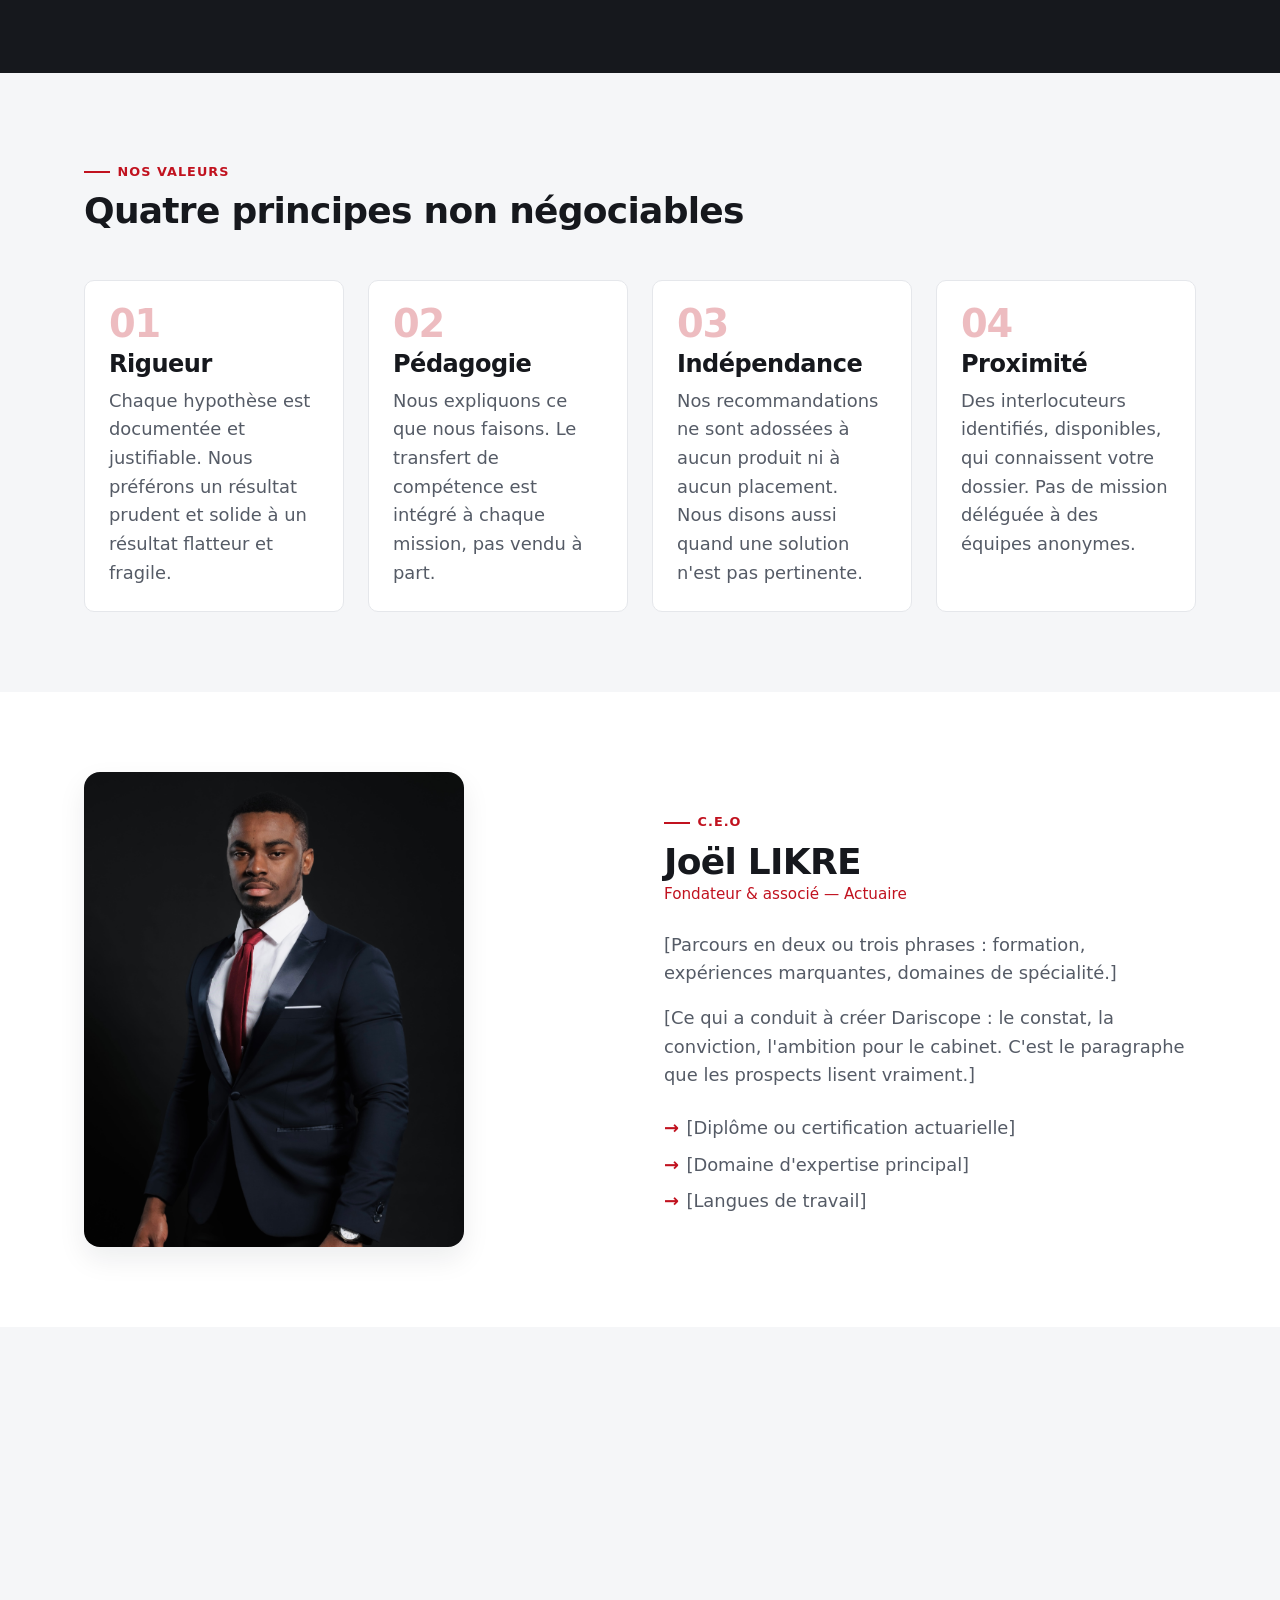
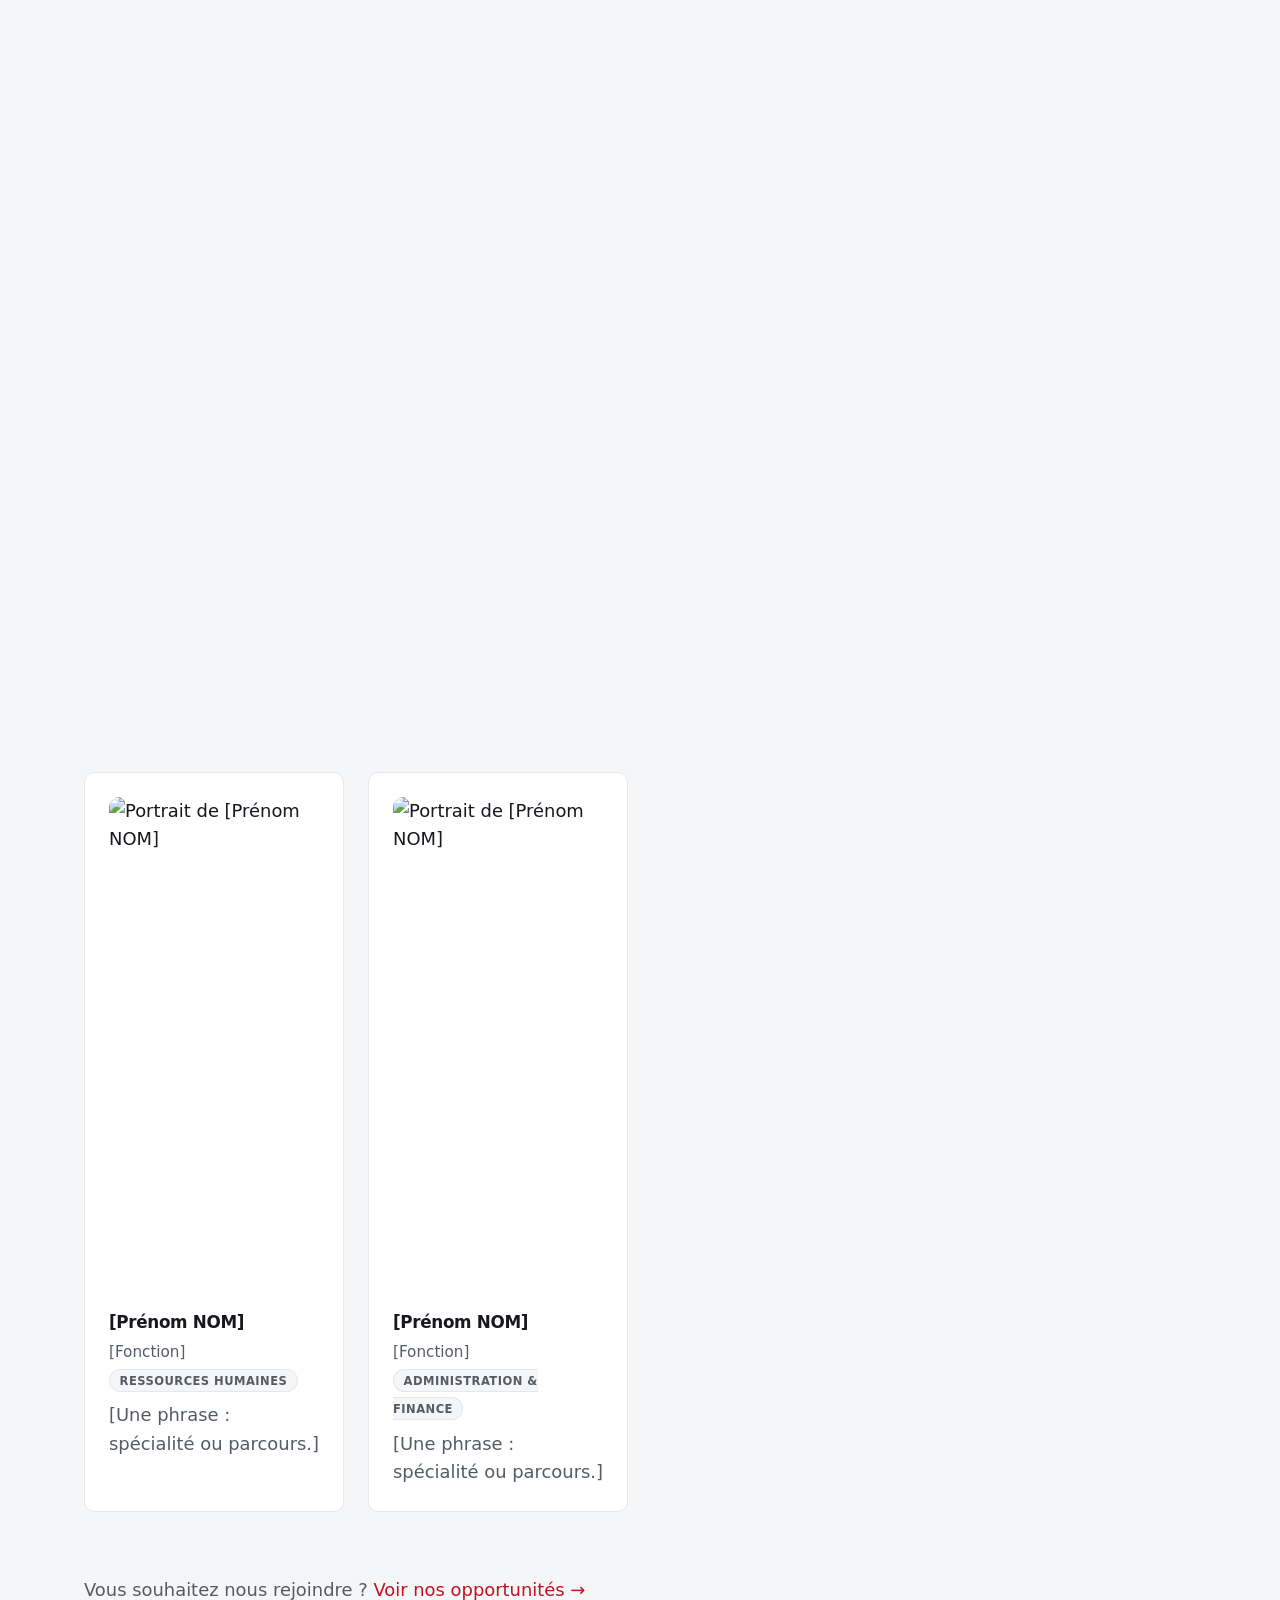
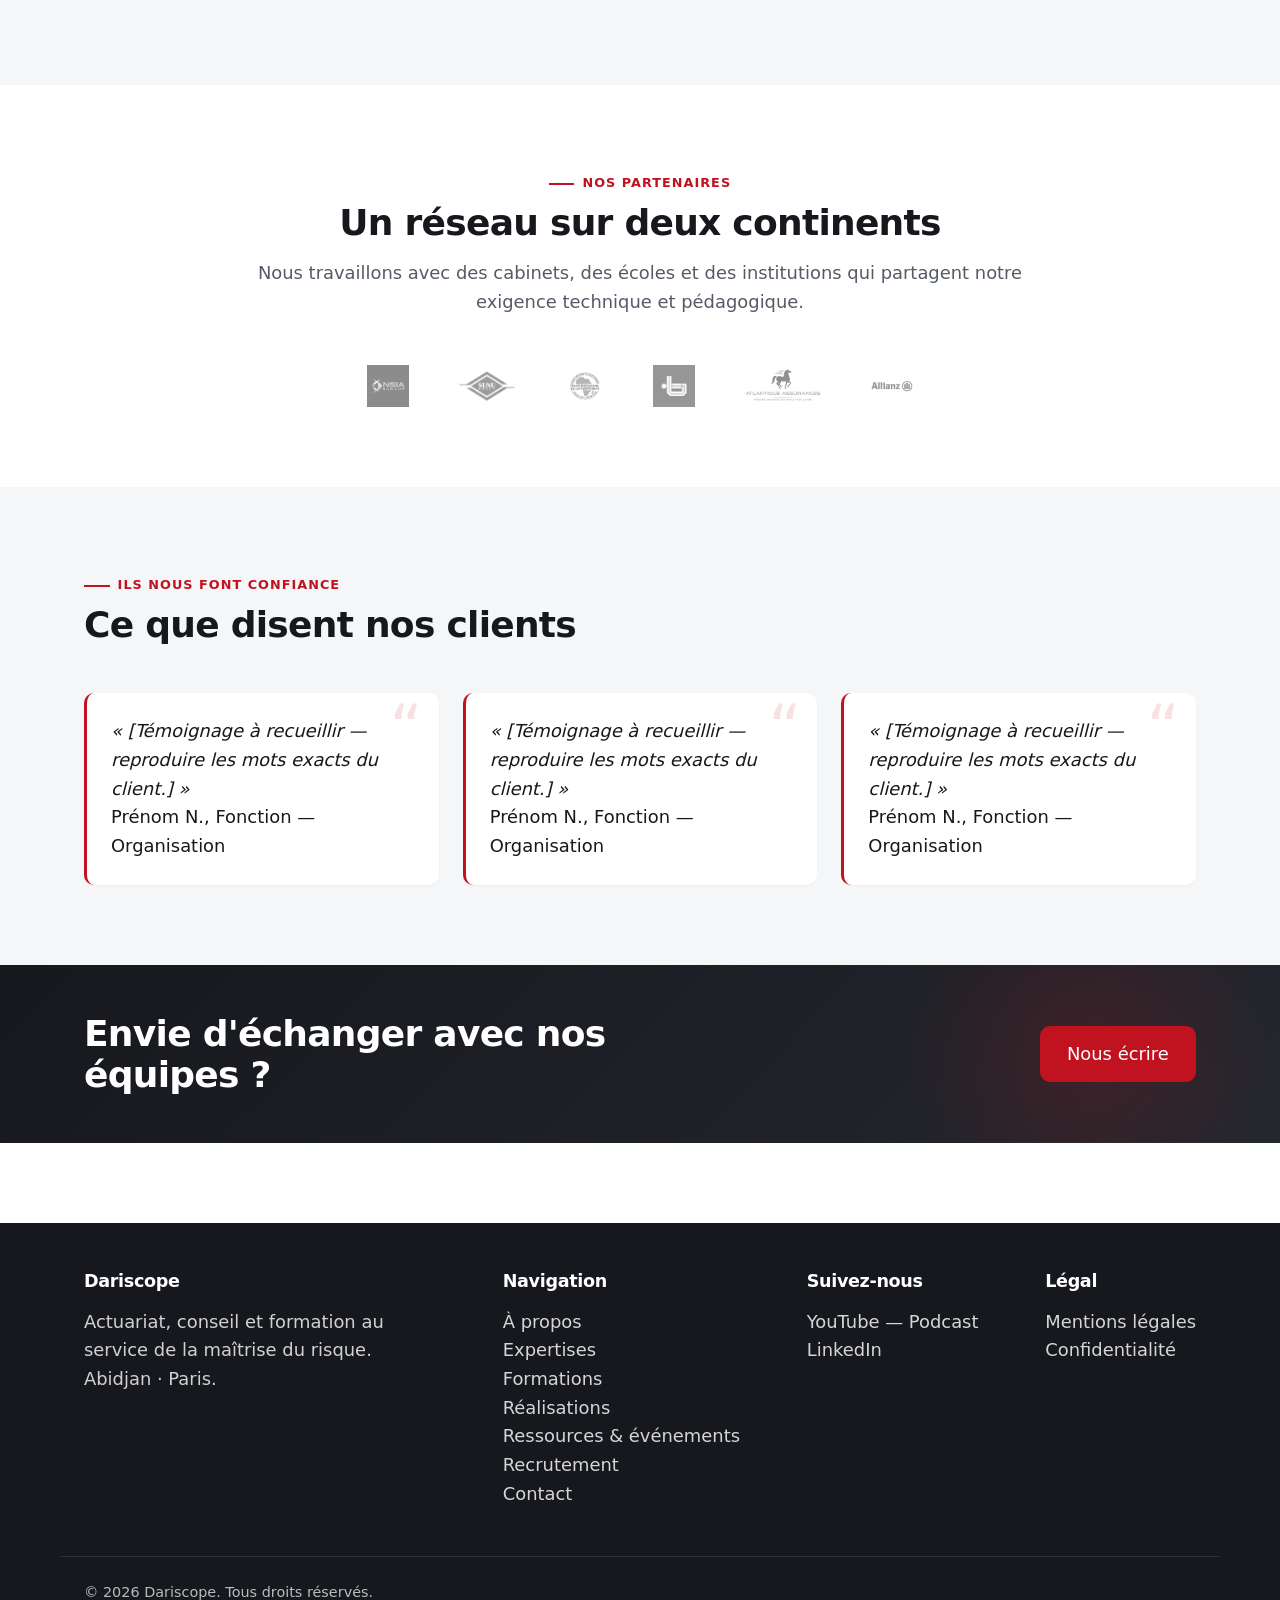
==== commit 7fd35ffe: "refactor: optimisation complete, corrections et effets pro" ====
--- a/a-propos.html
+++ b/a-propos.html
@@ -6,10 +6,21 @@
   <title>À propos — Notre mission, nos valeurs, notre équipe | Dariscope</title>
   <meta name="description" content="Dariscope, cabinet d'actuaires conseil présent à Abidjan et à Paris : notre histoire, notre mission, nos valeurs et les femmes et les hommes qui composent nos équipes.">
   <link rel="stylesheet" href="assets/css/style.css">
+  <!-- Favicon -->
+  <link rel="icon" type="image/png" href="assets/img/favicon.png">
+  <link rel="apple-touch-icon" href="assets/img/favicon.png">
+  <!-- Open Graph : aperçu au partage (WhatsApp, LinkedIn…) -->
+  <meta property="og:type" content="website">
+  <meta property="og:site_name" content="Dariscope">
+  <meta property="og:title" content="À propos — Notre mission, nos valeurs, notre équipe | Dariscope">
+  <meta property="og:description" content="Dariscope, cabinet d'actuaires conseil présent à Abidjan et à Paris : notre histoire, notre mission, nos valeurs et les femmes et les hommes qui composent nos équipes.">
+  <meta property="og:image" content="assets/img/og-image.jpg">
+  <meta property="og:url" content="https://www.dariscope.com/a-propos.html">
+  <meta name="twitter:card" content="summary_large_image">
 </head>
 <body>
 
-  <!-- ═══════════════ HEADER — "actif" sur À propos ═══════════════ -->
+    <!-- ═══════════════ HEADER (identique sur toutes les pages) ═══════════════ -->
   <header class="site-header">
     <div class="conteneur">
       <a href="index.html" class="logo">
@@ -23,7 +34,7 @@
           <li><a href="expertises.html">Expertises</a></li>
           <li><a href="formations.html">Formations</a></li>
           <li><a href="realisations.html">Réalisations</a></li>
-          <li><a href="recrutement.html">Recrutement</a></li>
+          <li><a href="ressources.html">Ressources</a></li>
           <li><a href="contact.html">Contact</a></li>
         </ul>
       </nav>
@@ -268,9 +279,12 @@
           </p>
         </div>
         <div class="partenaires reveal">
-          <img src="assets/img/partenaire1.png" alt="Logo du partenaire [Nom]" height="42">
-          <img src="assets/img/partenaire2.png" alt="Logo du partenaire [Nom]" height="42">
-          <img src="assets/img/partenaire3.png" alt="Logo du partenaire [Nom]" height="42">
+          <img src="assets/img/partenaire1.jpg" alt="Logo du partenaire [Nom]" height="50">
+          <img src="assets/img/partenaire2.jpg" alt="Logo du partenaire [Nom]" height="50">
+          <img src="assets/img/partenaire3.jpg" alt="Logo du partenaire [Nom]" height="50">
+          <img src="assets/img/partenaire4.jpg" alt="Logo du partenaire [Nom]" height="50">
+          <img src="assets/img/partenaire5.jpg" alt="Logo du partenaire [Nom]" height="50">
+          <img src="assets/img/partenaire6.jpg" alt="Logo du partenaire [Nom]" height="50">
         </div>
       </div>
     </section>
@@ -313,7 +327,7 @@
 
   </main>
 
-  <!-- ═══════════════ FOOTER — copie conforme ═══════════════ -->
+    <!-- ═══════════════ FOOTER (identique sur toutes les pages) ═══════════════ -->
   <footer class="site-footer">
     <div class="conteneur">
       <div>
@@ -330,6 +344,7 @@
           <li><a href="expertises.html">Expertises</a></li>
           <li><a href="formations.html">Formations</a></li>
           <li><a href="realisations.html">Réalisations</a></li>
+          <li><a href="ressources.html">Ressources &amp; événements</a></li>
           <li><a href="recrutement.html">Recrutement</a></li>
           <li><a href="contact.html">Contact</a></li>
         </ul>
@@ -337,7 +352,7 @@
       <div>
         <h3>Suivez-nous</h3>
         <ul>
-          <li><a href="https://www.youtube.com/@dariscope" target="_blank" rel="noopener">YouTube — Podcast</a></li>
+          <li><a href="https://www.youtube.com/channel/UCs9xaDjZs5DNwy4tMW8qfAw" target="_blank" rel="noopener">YouTube — Podcast</a></li>
           <li><a href="https://www.linkedin.com/company/dariscope" target="_blank" rel="noopener">LinkedIn</a></li>
         </ul>
       </div>
@@ -354,6 +369,23 @@
     </div>
   </footer>
 
+  <!-- ═══════════════ BULLE PRISE DE RENDEZ-VOUS ═══════════════
+       ⚠ Remplace l'URL par ton vrai lien Calendly.
+  -->
+  <a href="https://calendly.com/dariscope-group/"
+     class="rdv-bulle"
+     target="_blank" rel="noopener"
+     aria-label="Prendre rendez-vous avec Dariscope">
+    <svg viewBox="0 0 24 24" fill="none" stroke="currentColor" stroke-width="2"
+         stroke-linecap="round" stroke-linejoin="round" aria-hidden="true">
+      <rect x="3" y="4" width="18" height="18" rx="2"></rect>
+      <line x1="16" y1="2" x2="16" y2="6"></line>
+      <line x1="8" y1="2" x2="8" y2="6"></line>
+      <line x1="3" y1="10" x2="21" y2="10"></line>
+    </svg>
+    <span class="rdv-texte">Prendre rendez-vous</span>
+  </a>
+
   <script src="assets/js/main.js"></script>
 </body>
 </html>
--- a/assets/css/style.css
+++ b/assets/css/style.css
@@ -1,24 +1,40 @@
+/* ==========================================================================
+   DARISCOPE — Feuille de style
+   --------------------------------------------------------------------------
+   Sommaire :
+    1. Variables (charte)          8. Sections          15. Témoignages
+    2. Police                      9. Grille            16. Partenaires
+    3. Reset                      10. Carte             17. Implantations
+    4. Base + conteneur           11. Hero              18. CTA
+    5. Header + navigation        12. Boutons          19-21. Pages intérieures
+    6. Footer                     13. Chiffres clés     22-39. Composants
+    7. Media queries header       14. Équipe            40. Effets « wow »
+   ========================================================================== */
+
 /* ==========================================================================
    1. VARIABLES — la charte Dariscope, centralisée
    ========================================================================== */
 :root {
   /* Couleurs (rouge de travail — à remplacer par ton rouge exact plus tard) */
   --rouge: #C1121F;
-  --rouge-fonce: #9E0E19;   /* survol des boutons */
-  --encre: #16181D;         /* texte principal (presque noir, plus doux) */
-  --gris-texte: #555B66;    /* texte secondaire */
-  --gris-clair: #F5F6F8;    /* fonds de sections alternées */
-  --bordure: #E5E7EB;       /* lignes de séparation */
+  --rouge-fonce: #9E0E19;
+  --rouge-clair: #E23744;
+  --encre: #16181D;
+  --encre-clair: #24272E;
+  --gris-texte: #555B66;
+  --gris-clair: #F5F6F8;
+  --gris-clair-2: #ECEEF2;
+  --bordure: #E5E7EB;
   --blanc: #FFFFFF;
 
   /* Typographie */
-  --police: "Space Grotesk", system-ui, -apple-system, Segoe UI, Roboto, sans-serif;
+  --police: "Space Grotesk", system-ui, -apple-system, "Segoe UI", Roboto, sans-serif;
   --fs-base: clamp(1rem, 0.96rem + 0.2vw, 1.125rem);
   --fs-h1:   clamp(2rem, 1.4rem + 3vw, 3.5rem);
   --fs-h2:   clamp(1.5rem, 1.2rem + 1.5vw, 2.25rem);
   --fs-h3:   clamp(1.2rem, 1.1rem + 0.6vw, 1.5rem);
 
-  /* Espacements (échelle cohérente) */
+  /* Espacements */
   --espace-xs: 0.5rem;
   --espace-sm: 1rem;
   --espace-md: 1.5rem;
@@ -26,11 +42,18 @@
   --espace-xl: 5rem;
 
   /* Divers */
-  --largeur-max: 1160px;   /* largeur maximale du contenu */
-  --rayon: 8px;            /* arrondi des boutons/cartes */
-
-
-  --transition: 200ms ease;
+  --largeur-max: 1160px;
+  --rayon: 10px;
+  --rayon-lg: 16px;
+  --transition: 220ms cubic-bezier(0.22, 1, 0.36, 1);
+  --transition-lente: 500ms cubic-bezier(0.22, 1, 0.36, 1);
+
+  /* Ombres — une échelle cohérente, clé d'un rendu pro */
+  --ombre-xs: 0 1px 2px rgba(16, 24, 40, 0.04);
+  --ombre-sm: 0 4px 12px rgba(16, 24, 40, 0.06);
+  --ombre-md: 0 12px 28px rgba(16, 24, 40, 0.08);
+  --ombre-lg: 0 24px 60px rgba(16, 24, 40, 0.12);
+  --ombre-rouge: 0 12px 28px rgba(193, 18, 31, 0.24);
 }
 
 /* ==========================================================================
@@ -40,7 +63,7 @@
   font-family: "Space Grotesk";
   src: url("../fonts/space-grotesk-400.woff2") format("woff2");
   font-weight: 400;
-  font-display: swap;   /* affiche un texte de secours en attendant la police */
+  font-display: swap;
 }
 @font-face {
   font-family: "Space Grotesk";
@@ -56,15 +79,15 @@
 }
 
 /* ==========================================================================
-   3. RESET moderne — repartir sur une base saine
+   3. RESET moderne
    ========================================================================== */
 *, *::before, *::after {
-  box-sizing: border-box;   /* la largeur inclut padding et bordure : plus intuitif */
+  box-sizing: border-box;
   margin: 0;
   padding: 0;
 }
 img {
-  max-width: 100%;   /* une image ne déborde jamais de son conteneur */
+  max-width: 100%;
   display: block;
 }
 a {
@@ -73,6 +96,15 @@
 }
 ul {
   list-style: none;
+}
+:focus-visible {
+  outline: 2px solid var(--rouge);
+  outline-offset: 3px;
+  border-radius: 3px;
+}
+html { scroll-behavior: smooth; }
+@media (prefers-reduced-motion: reduce) {
+  html { scroll-behavior: auto; }
 }
 
 /* ==========================================================================
@@ -84,16 +116,19 @@
   line-height: 1.6;
   color: var(--encre);
   background: var(--blanc);
+  -webkit-font-smoothing: antialiased;
+  text-rendering: optimizeLegibility;
+  overflow-x: hidden;
 }
 h1, h2, h3 {
-  line-height: 1.2;
+  line-height: 1.15;
   font-weight: 700;
+  letter-spacing: -0.02em;
 }
 h1 { font-size: var(--fs-h1); }
 h2 { font-size: var(--fs-h2); }
 h3 { font-size: var(--fs-h3); }
 
-/* Conteneur centré et respirant, réutilisé partout */
 .conteneur {
   width: 100%;
   max-width: var(--largeur-max);
@@ -101,42 +136,67 @@
   padding-inline: var(--espace-md);
 }
 
-/* Bouton réutilisable */
+/* Bouton réutilisable — avec effet de brillance au survol */
 .bouton {
+  position: relative;
   display: inline-block;
   background: var(--rouge);
   color: var(--blanc);
   font-weight: 500;
-  padding: 0.8rem 1.6rem;
+  padding: 0.85rem 1.7rem;
   border-radius: var(--rayon);
-  transition: background var(--transition);
+  transition: background var(--transition), transform var(--transition), box-shadow var(--transition);
+  overflow: hidden;
+  isolation: isolate;
+}
+.bouton::after {
+  content: "";
+  position: absolute;
+  inset: 0;
+  background: linear-gradient(120deg, transparent 30%, rgba(255,255,255,0.25) 50%, transparent 70%);
+  transform: translateX(-120%);
+  transition: transform 700ms ease;
+  z-index: -1;
 }
 .bouton:hover {
   background: var(--rouge-fonce);
-}
+  transform: translateY(-2px);
+  box-shadow: var(--ombre-rouge);
+}
+.bouton:hover::after { transform: translateX(120%); }
+.bouton:active { transform: translateY(0); }
 
 /* ==========================================================================
    5. HEADER + NAVIGATION
    ========================================================================== */
 .site-header {
-  position: sticky;   /* le header reste visible en haut au défilement */
+  position: sticky;
   top: 0;
   z-index: 100;
-  background: var(--blanc);
+  background: rgba(255, 255, 255, 0.85);
+  backdrop-filter: saturate(180%) blur(12px);
+  -webkit-backdrop-filter: saturate(180%) blur(12px);
   border-bottom: 1px solid var(--bordure);
+  transition: box-shadow var(--transition), background var(--transition);
+}
+/* Ombre douce qui apparaît quand on défile (classe posée par le JS) */
+.site-header.est-defile {
+  box-shadow: var(--ombre-sm);
+  background: rgba(255, 255, 255, 0.95);
 }
 .site-header .conteneur {
   display: flex;
   align-items: center;
   justify-content: space-between;
-  padding-block: var(--espace-sm);
+  padding-block: 0.6rem;
 }
 .logo img {
-  height:80px;
-  width: 10;
-}
-
-/* Bouton hamburger — visible sur mobile uniquement */
+  height: 64px;
+  width: auto;               /* CORRIGÉ : plus de déformation */
+  transition: transform var(--transition);
+}
+.logo:hover img { transform: scale(1.04); }
+
 .menu-toggle {
   background: none;
   border: none;
@@ -144,9 +204,12 @@
   font-size: 1.6rem;
   color: var(--encre);
   line-height: 1;
-}
-
-/* Menu — sur mobile : caché, puis déroulé sous le header quand ouvert */
+  padding: 0.25rem 0.5rem;
+  border-radius: var(--rayon);
+  transition: background var(--transition);
+}
+.menu-toggle:hover { background: var(--gris-clair); }
+
 .nav-menu {
   display: none;
   position: absolute;
@@ -157,20 +220,33 @@
   gap: var(--espace-sm);
   background: var(--blanc);
   border-bottom: 1px solid var(--bordure);
+  box-shadow: var(--ombre-md);
   padding: var(--espace-md);
 }
-.nav-menu.is-open {
-  display: flex;   /* la classe ajoutée par le JS rend le menu visible */
-}
+.nav-menu.is-open { display: flex; }
 .nav-menu a {
+  position: relative;
   font-weight: 500;
   padding: 0.4rem 0;
   transition: color var(--transition);
 }
+/* Soulignement animé qui grandit depuis la gauche */
+.nav-menu a::after {
+  content: "";
+  position: absolute;
+  left: 0;
+  bottom: -2px;
+  height: 2px;
+  width: 100%;
+  background: var(--rouge);
+  transform: scaleX(0);
+  transform-origin: left;
+  transition: transform var(--transition);
+}
 .nav-menu a:hover,
-.nav-menu a.actif {
-  color: var(--rouge);
-}
+.nav-menu a.actif { color: var(--rouge); }
+.nav-menu a:hover::after,
+.nav-menu a.actif::after { transform: scaleX(1); }
 
 /* ==========================================================================
    6. FOOTER
@@ -193,10 +269,14 @@
 }
 .site-footer a {
   color: var(--blanc);
-  opacity: 0.85;
-  transition: opacity var(--transition);
-}
-.site-footer a:hover { opacity: 1; }
+  opacity: 0.82;
+  transition: opacity var(--transition), padding-left var(--transition), color var(--transition);
+}
+.site-footer li a:hover {
+  opacity: 1;
+  color: var(--rouge-clair);
+  padding-left: 4px;
+}
 .footer-bas {
   border-top: 1px solid rgba(255,255,255,0.15);
   margin-top: var(--espace-lg);
@@ -207,28 +287,24 @@
 }
 
 /* ==========================================================================
-   7. GRAND ÉCRAN — ajustements à partir de 768px (mobile-first)
+   7. GRAND ÉCRAN — header à partir de 768px
    ========================================================================== */
 @media (min-width: 768px) {
-  .menu-toggle {
-    display: none;   /* plus de hamburger sur ordinateur */
-  }
+  .menu-toggle { display: none; }
   .nav-menu {
-    display: flex;    /* menu horizontal, toujours visible */
+    display: flex;
     position: static;
     flex-direction: row;
     gap: var(--espace-md);
     background: none;
     border: none;
+    box-shadow: none;
     padding: 0;
   }
 }
 
-
-
-
-/* ==========================================================================
-   8. SECTIONS — rythme vertical du site
+/* ==========================================================================
+   8. SECTIONS — rythme vertical
    ========================================================================== */
 .section { padding-block: var(--espace-xl); }
 .section--gris   { background: var(--gris-clair); }
@@ -239,7 +315,9 @@
 .section-entete h2 { margin-bottom: var(--espace-sm); }
 
 .surtitre {
-  display: block;
+  display: inline-flex;
+  align-items: center;
+  gap: 0.5rem;
   text-transform: uppercase;
   letter-spacing: 0.08em;
   font-size: 0.8rem;
@@ -247,14 +325,23 @@
   color: var(--rouge);
   margin-bottom: var(--espace-xs);
 }
+/* Petit trait rouge devant le surtitre — signature discrète */
+.surtitre::before {
+  content: "";
+  width: 1.6rem;
+  height: 2px;
+  background: var(--rouge);
+  display: inline-block;
+}
 .texte-secondaire { color: var(--gris-texte); }
 .centre { text-align: center; }
-
-/* Décalage pour que les ancres ne passent pas sous le header collant */
+.centre.section-entete { margin-inline: auto; }
+.centre .surtitre { justify-content: center; }
+
 [id] { scroll-margin-top: 90px; }
 
 /* ==========================================================================
-   9. GRILLE UNIVERSELLE — s'adapte au nombre d'éléments
+   9. GRILLE UNIVERSELLE
    ========================================================================== */
 .grille {
   display: grid;
@@ -267,32 +354,73 @@
    10. CARTE — brique de base réutilisable
    ========================================================================== */
 .carte {
+  position: relative;
   background: var(--blanc);
   border: 1px solid var(--bordure);
   border-radius: var(--rayon);
   padding: var(--espace-md);
   transition: transform var(--transition), box-shadow var(--transition), border-color var(--transition);
+  overflow: hidden;
+}
+/* Liseré rouge qui se révèle en haut de la carte au survol */
+.carte::before {
+  content: "";
+  position: absolute;
+  top: 0;
+  left: 0;
+  right: 0;
+  height: 3px;
+  background: linear-gradient(90deg, var(--rouge), var(--rouge-clair));
+  transform: scaleX(0);
+  transform-origin: left;
+  transition: transform var(--transition);
 }
 .carte:hover {
-  transform: translateY(-3px);
-  border-color: var(--rouge);
-  box-shadow: 0 8px 24px rgba(0,0,0,0.06);
-}
+  transform: translateY(-6px);
+  border-color: transparent;
+  box-shadow: var(--ombre-md);
+}
+.carte:hover::before { transform: scaleX(1); }
 .carte h3 { margin-bottom: var(--espace-xs); }
 .carte p  { color: var(--gris-texte); }
 .carte-lien {
-  display: inline-block;
+  display: inline-flex;
+  align-items: center;
+  gap: 0.3rem;
   margin-top: var(--espace-sm);
   color: var(--rouge);
   font-weight: 500;
-}
-.carte-lien:hover { text-decoration: underline; }
+  transition: gap var(--transition);
+}
+.carte-lien:hover { gap: 0.6rem; text-decoration: underline; }
 
 /* ==========================================================================
    11. HERO — section d'accroche
    ========================================================================== */
-.hero { padding-block: var(--espace-xl); }
-.hero .conteneur { display: grid; gap: var(--espace-lg); align-items: center; }
+.hero {
+  padding-block: var(--espace-xl);
+  position: relative;
+  overflow: hidden;
+}
+/* Dégradé décoratif très doux en fond de hero */
+.hero::before {
+  content: "";
+  position: absolute;
+  top: -20%;
+  right: -10%;
+  width: 55%;
+  height: 140%;
+  background: radial-gradient(circle, rgba(193,18,31,0.06) 0%, transparent 65%);
+  pointer-events: none;
+  z-index: 0;
+}
+.hero .conteneur {
+  position: relative;
+  z-index: 1;
+  display: grid;
+  gap: var(--espace-lg);
+  align-items: center;
+}
 .hero h1 { margin-bottom: var(--espace-md); }
 .hero-accroche { font-size: 1.15rem; color: var(--gris-texte); max-width: 40rem; }
 .hero-actions {
@@ -301,60 +429,27 @@
   gap: var(--espace-sm);
   margin-top: var(--espace-lg);
 }
+.hero-image {
+  animation: apparition-hero 0.9s cubic-bezier(0.22, 1, 0.36, 1) both;
+}
 .hero-image img {
-  border-radius: var(--rayon);
+  border-radius: var(--rayon-lg);
   aspect-ratio: 4 / 3;
   object-fit: cover;
   width: 100%;
+  box-shadow: var(--ombre-lg);
+  transition: transform var(--transition-lente), filter var(--transition-lente);
+}
+.hero-image:hover img { transform: scale(1.03); filter: brightness(1.04); }
+@keyframes apparition-hero {
+  from { opacity: 0; transform: translateY(40px); }
+  to   { opacity: 1; transform: translateY(0); }
 }
 @media (min-width: 900px) {
   .hero .conteneur { grid-template-columns: 1.05fr 0.95fr; }
 }
-
-
-
-/* ==========================================================================
-   + animation de limage hero ci dessous apres avoir animé les chiffres clé ci dessus
-   ========================================================================== */
-
-
-.hero-image {
-  animation: apparition-hero 0.8s cubic-bezier(0.22, 1, 0.36, 1);
-}
-
-.hero-image img {
-  border-radius: var(--rayon);
-  aspect-ratio: 4 / 3;
-  object-fit: cover;
-  width: 100%;
-  transition: transform 0.5s ease, filter 0.5s ease;
-}
-
-
-/* Effet au passage souris */
-.hero-image:hover img {
-  transform: scale(1.03);
-  filter: brightness(1.05);
-}
-
-
-/* Apparition professionnelle */
-@keyframes apparition-hero {
-
-  from {
-    opacity: 0;
-    transform: translateY(40px);
-  }
-
-  to {
-    opacity: 1;
-    transform: translateY(0);
-  }
-
-}
-
-.hero-image img {
-  box-shadow: 0 20px 60px rgba(0,0,0,0.12);
+@media (prefers-reduced-motion: reduce) {
+  .hero-image { animation: none; }
 }
 
 /* ==========================================================================
@@ -365,7 +460,16 @@
   color: var(--rouge);
   border: 1.5px solid var(--rouge);
 }
+.bouton--ligne::after { display: none; }
 .bouton--ligne:hover { background: var(--rouge); color: var(--blanc); }
+/* Variante contour sur fond sombre */
+.section--sombre .bouton--ligne,
+.cta .bouton--ligne {
+  color: var(--blanc);
+  border-color: rgba(255,255,255,0.5);
+}
+.section--sombre .bouton--ligne:hover,
+.cta .bouton--ligne:hover { background: var(--blanc); color: var(--encre); border-color: var(--blanc); }
 
 /* ==========================================================================
    13. CHIFFRES CLÉS
@@ -376,24 +480,15 @@
   grid-template-columns: repeat(auto-fit, minmax(170px, 1fr));
   text-align: center;
 }
+.chiffre-bloc { padding: var(--espace-sm); }
 .chiffre-valeur {
-  font-size: clamp(2rem, 1.5rem + 2vw, 3rem);
+  font-size: clamp(2.2rem, 1.5rem + 2.5vw, 3.4rem);
   font-weight: 700;
   color: var(--rouge);
   line-height: 1;
+  letter-spacing: -0.03em;
 }
 .chiffre-label { color: var(--gris-texte); margin-top: var(--espace-xs); }
-
-.chiffre-valeur{
-    opacity:0;
-    transform:translateY(20px);
-    transition:opacity .6s ease, transform .6s ease;
-}
-
-.chiffre-valeur.visible{
-    opacity:1;
-    transform:translateY(0);
-}
 
 /* ==========================================================================
    14. ÉQUIPE
@@ -404,7 +499,9 @@
   object-fit: cover;
   border-radius: var(--rayon);
   margin-bottom: var(--espace-sm);
-}
+  transition: transform var(--transition-lente);
+}
+.membre:hover img { transform: scale(1.02); }
 .membre-role { color: var(--rouge); font-weight: 500; font-size: 0.95rem; }
 .membre-bio  { color: var(--gris-texte); margin-top: var(--espace-xs); }
 
@@ -412,12 +509,27 @@
    15. TÉMOIGNAGES
    ========================================================================== */
 .temoignage {
+  position: relative;
   background: var(--blanc);
   border-left: 3px solid var(--rouge);
   border-radius: var(--rayon);
   padding: var(--espace-md);
-}
-.temoignage blockquote { font-style: italic; }
+  box-shadow: var(--ombre-xs);
+  transition: transform var(--transition), box-shadow var(--transition);
+}
+.temoignage:hover { transform: translateY(-4px); box-shadow: var(--ombre-sm); }
+/* Grand guillemet décoratif */
+.temoignage::before {
+  content: "\201C";
+  position: absolute;
+  top: 0.2rem;
+  right: 1rem;
+  font-size: 4rem;
+  line-height: 1;
+  color: var(--rouge);
+  opacity: 0.12;
+}
+.temoignage blockquote { font-style: italic; position: relative; z-index: 1; }
 .temoignage cite {
   display: block;
   margin-top: var(--espace-sm);
@@ -441,21 +553,43 @@
   width: auto;
   filter: grayscale(1);
   opacity: 0.55;
-  transition: filter var(--transition), opacity var(--transition);
-}
-.partenaires img:hover { filter: none; opacity: 1; }
+  transition: filter var(--transition), opacity var(--transition), transform var(--transition);
+}
+.partenaires img:hover { filter: none; opacity: 1; transform: scale(1.05); }
 
 /* ==========================================================================
    17. IMPLANTATIONS
    ========================================================================== */
-.implantation { border-left: 2px solid var(--rouge); padding-left: var(--espace-md); }
+.implantation {
+  border-left: 2px solid var(--rouge);
+  padding-left: var(--espace-md);
+  transition: padding-left var(--transition);
+}
+.implantation:hover { padding-left: calc(var(--espace-md) + 4px); }
 .implantation h3 { margin-bottom: var(--espace-xs); }
 
 /* ==========================================================================
    18. BANDEAU D'APPEL À L'ACTION
    ========================================================================== */
-.cta { background: var(--encre); color: var(--blanc); padding-block: var(--espace-lg); }
+.cta {
+  background: linear-gradient(135deg, var(--encre) 0%, var(--encre-clair) 100%);
+  color: var(--blanc);
+  padding-block: var(--espace-lg);
+  position: relative;
+  overflow: hidden;
+}
+.cta::before {
+  content: "";
+  position: absolute;
+  top: -50%;
+  right: -5%;
+  width: 40%;
+  height: 200%;
+  background: radial-gradient(circle, rgba(193,18,31,0.18) 0%, transparent 60%);
+  pointer-events: none;
+}
 .cta .conteneur {
+  position: relative;
   display: flex;
   flex-wrap: wrap;
   align-items: center;
@@ -463,22 +597,6 @@
   gap: var(--espace-md);
 }
 .cta h2 { max-width: 34rem; }
-
-
-
-
-
-
-
-
-
-
-
-
-
-
-
-
 
 /* ==========================================================================
    19. EN-TÊTE DE PAGE INTÉRIEURE
@@ -507,12 +625,17 @@
   padding: 0.45rem 1.1rem;
   font-size: 0.95rem;
   font-weight: 500;
-  transition: border-color var(--transition), color var(--transition);
-}
-.sommaire a:hover { border-color: var(--rouge); color: var(--rouge); }
-
-/* ==========================================================================
-   21. LISTE À FLÈCHES — réutilisable partout
+  transition: border-color var(--transition), color var(--transition), transform var(--transition), box-shadow var(--transition);
+}
+.sommaire a:hover {
+  border-color: var(--rouge);
+  color: var(--rouge);
+  transform: translateY(-2px);
+  box-shadow: var(--ombre-xs);
+}
+
+/* ==========================================================================
+   21. LISTE À FLÈCHES
    ========================================================================== */
 .liste-fleches { display: grid; gap: var(--espace-xs); }
 .liste-fleches li {
@@ -528,24 +651,21 @@
   font-weight: 700;
 }
 
-
-/* ==========================================================================
-   22. BLOC DUO — texte + image côte à côte, réutilisable
+/* ==========================================================================
+   22. BLOC DUO — texte + image côte à côte
    ========================================================================== */
 .bloc-duo { display: grid; gap: var(--espace-lg); align-items: center; }
 .bloc-duo img {
   width: 100%;
-  border-radius: var(--rayon);
+  border-radius: var(--rayon-lg);
   aspect-ratio: 4 / 3;
   object-fit: cover;
+  box-shadow: var(--ombre-md);
 }
 @media (min-width: 900px) {
   .bloc-duo { grid-template-columns: 1fr 1fr; }
   .bloc-duo--inverse > *:first-child { order: 2; }
 }
-
-
-
 
 /* ==========================================================================
    23. FORMATIONS
@@ -570,7 +690,6 @@
 .formation h3 { font-size: 1.05rem; }
 .formation p  { font-size: 0.95rem; }
 
-/* Échelle de niveaux */
 .echelle {
   display: flex;
   flex-wrap: wrap;
@@ -581,28 +700,19 @@
 .echelle-item strong { display: block; }
 .echelle-item span { color: var(--gris-texte); font-size: 0.95rem; }
 
-
-
-
-
-
-
-
 /* ==========================================================================
    24. RÉVÉLATION AU DÉFILEMENT
-   Le masquage ne s'applique QUE si le JS a ajouté la classe .js
    ========================================================================== */
 .js .reveal {
   opacity: 0;
-  transform: translateY(18px);
-  transition: opacity 600ms ease, transform 600ms ease;
+  transform: translateY(24px);
+  transition: opacity 700ms cubic-bezier(0.22, 1, 0.36, 1), transform 700ms cubic-bezier(0.22, 1, 0.36, 1);
   transition-delay: var(--delai, 0ms);
 }
 .js .reveal.est-visible {
   opacity: 1;
   transform: none;
 }
-/* Respect du réglage système "réduire les animations" */
 @media (prefers-reduced-motion: reduce) {
   .js .reveal { opacity: 1; transform: none; transition: none; }
 }
@@ -615,7 +725,8 @@
   max-width: 380px;
   aspect-ratio: 4 / 5;
   object-fit: cover;
-  border-radius: var(--rayon);
+  border-radius: var(--rayon-lg);
+  box-shadow: var(--ombre-md);
 }
 .membre-nom { font-size: 1.05rem; margin-bottom: 0.15rem; }
 .badge--neutre {
@@ -633,12 +744,13 @@
    26. VALEURS NUMÉROTÉES
    ========================================================================== */
 .valeur-num {
-  font-size: 2.2rem;
+  font-size: 2.4rem;
   font-weight: 700;
   color: var(--rouge);
-  opacity: 0.3;
+  opacity: 0.28;
   line-height: 1;
   margin-bottom: var(--espace-xs);
+  letter-spacing: -0.03em;
 }
 
 /* ==========================================================================
@@ -649,14 +761,10 @@
 .jalon-date { color: var(--rouge); font-weight: 700; }
 .jalon p { color: var(--gris-texte); }
 
-
-
-
 /* ==========================================================================
    28. FORMULAIRE
    ========================================================================== */
 .formulaire { display: grid; gap: var(--espace-md); }
-
 .champs {
   display: grid;
   gap: var(--espace-sm);
@@ -664,10 +772,8 @@
 }
 .champ { display: grid; gap: 0.35rem; }
 .champ--large { grid-column: 1 / -1; }
-
 .champ label { font-weight: 500; font-size: 0.95rem; }
 .obligatoire { color: var(--rouge); }
-
 .champ input,
 .champ select,
 .champ textarea {
@@ -689,18 +795,14 @@
   box-shadow: 0 0 0 3px rgba(193, 18, 31, 0.12);
 }
 .champ textarea { min-height: 170px; resize: vertical; }
-
 button.bouton {
   border: none;
   cursor: pointer;
   font-family: inherit;
   font-size: 1rem;
 }
-
 .mention-rgpd { font-size: 0.88rem; color: var(--gris-texte); }
 .mention-rgpd a { color: var(--rouge); text-decoration: underline; }
-
-/* Champ anti-spam : invisible à l'écran, détecté par les robots */
 .pot-de-miel { position: absolute; left: -9999px; }
 
 /* ==========================================================================
@@ -710,22 +812,294 @@
 @media (min-width: 900px) {
   .contact-grille { grid-template-columns: 1.6fr 1fr; }
 }
-
 .coord-bloc { margin-bottom: var(--espace-md); }
 .coord-bloc strong { display: block; margin-bottom: 0.15rem; }
 .coord-bloc p, .coord-bloc a { color: var(--gris-texte); }
 .coord-bloc a:hover { color: var(--rouge); }
-
 .bouton--whatsapp { background: #25D366; color: #FFFFFF; }
-.bouton--whatsapp:hover { background: #1DA851; }
+.bouton--whatsapp::after { display: none; }
+.bouton--whatsapp:hover { background: #1DA851; box-shadow: 0 12px 28px rgba(37, 211, 102, 0.28); }
 
 /* ==========================================================================
    30. PAGE DE CONFIRMATION
    ========================================================================== */
-.confirmation { text-align: center; max-width: 34rem; margin-inline: auto; }
+.confirmation { text-align: center; max-width: 34rem; margin-inline: auto; padding-block: var(--espace-lg); }
 .confirmation-icone {
-  font-size: 3rem;
-  color: var(--rouge);
-  line-height: 1;
+  width: 5rem;
+  height: 5rem;
+  margin: 0 auto var(--espace-md);
+  border-radius: 50%;
+  background: rgba(193, 18, 31, 0.1);
+  color: var(--rouge);
+  font-size: 2.4rem;
+  display: grid;
+  place-items: center;
+  animation: pop-icone 0.6s cubic-bezier(0.22, 1, 0.36, 1) both;
+}
+@keyframes pop-icone {
+  0%   { transform: scale(0); opacity: 0; }
+  60%  { transform: scale(1.15); }
+  100% { transform: scale(1); opacity: 1; }
+}
+@media (prefers-reduced-motion: reduce) {
+  .confirmation-icone { animation: none; }
+}
+
+/* ==========================================================================
+   31. ÉTUDES DE CAS
+   ========================================================================== */
+.etiquettes { display: flex; flex-wrap: wrap; gap: 0.35rem; margin-bottom: var(--espace-sm); }
+.cas-bloc { margin-top: var(--espace-sm); }
+.cas-label {
+  display: block;
+  font-size: 0.72rem;
+  font-weight: 700;
+  text-transform: uppercase;
+  letter-spacing: 0.06em;
+  color: var(--rouge);
+  margin-bottom: 0.15rem;
+}
+.cas-bloc p { color: var(--gris-texte); font-size: 0.95rem; }
+
+/* ==========================================================================
+   32. POSTES
+   ========================================================================== */
+.postes { display: grid; gap: var(--espace-sm); }
+.poste {
+  background: var(--blanc);
+  border: 1px solid var(--bordure);
+  border-radius: var(--rayon);
+  padding: var(--espace-md);
+  transition: border-color var(--transition), box-shadow var(--transition), transform var(--transition);
+}
+.poste:hover { border-color: var(--rouge); box-shadow: var(--ombre-sm); transform: translateY(-2px); }
+.poste-entete {
+  display: flex;
+  flex-wrap: wrap;
+  gap: var(--espace-sm);
+  justify-content: space-between;
+  align-items: baseline;
+}
+.poste-meta { color: var(--gris-texte); font-size: 0.9rem; }
+.poste p { color: var(--gris-texte); margin-top: var(--espace-xs); }
+
+/* ==========================================================================
+   33. ÉTAPES NUMÉROTÉES
+   ========================================================================== */
+.etapes { counter-reset: etape; display: grid; gap: var(--espace-md); }
+.etape { counter-increment: etape; position: relative; padding-left: 3.4rem; }
+.etape::before {
+  content: counter(etape);
+  position: absolute;
+  left: 0;
+  top: 0;
+  width: 2.4rem;
+  height: 2.4rem;
+  border-radius: 50%;
+  background: var(--rouge);
+  color: var(--blanc);
+  display: grid;
+  place-items: center;
+  font-weight: 700;
+  box-shadow: var(--ombre-rouge);
+}
+.etape h3 { margin-bottom: 0.15rem; }
+.etape p { color: var(--gris-texte); }
+.section--sombre .etape p { color: rgba(255,255,255,0.75); }
+
+/* ==========================================================================
+   34. CANDIDATURE — champ fichier
+   ========================================================================== */
+.champ-fichier {
+  border: 1.5px dashed var(--bordure);
+  border-radius: var(--rayon);
+  padding: var(--espace-md);
+  text-align: center;
+  transition: border-color var(--transition), background var(--transition);
+}
+.champ-fichier:hover { border-color: var(--rouge); background: rgba(193,18,31,0.02); }
+.champ-fichier input { border: none; padding: 0; }
+.champ-fichier small { color: var(--gris-texte); display: block; margin-top: var(--espace-xs); }
+
+/* ==========================================================================
+   35. RESSOURCES
+   ========================================================================== */
+.ressource { display: flex; flex-direction: column; height: 100%; }
+.ressource-type {
+  font-size: 0.72rem;
+  font-weight: 700;
+  text-transform: uppercase;
+  letter-spacing: 0.06em;
+  color: var(--rouge);
+  margin-bottom: var(--espace-xs);
+}
+.ressource h3 { font-size: 1.05rem; margin-bottom: var(--espace-xs); }
+.ressource p { color: var(--gris-texte); font-size: 0.95rem; flex-grow: 1; }
+.ressource-date { font-size: 0.85rem; color: var(--gris-texte); margin-top: var(--espace-sm); }
+
+.evenement { display: grid; grid-template-columns: auto 1fr; gap: var(--espace-md); align-items: start; }
+.evenement-date {
+  background: var(--rouge);
+  color: var(--blanc);
+  border-radius: var(--rayon);
+  padding: var(--espace-sm);
+  text-align: center;
+  min-width: 5rem;
+  box-shadow: var(--ombre-rouge);
+}
+.evenement-jour { font-size: 1.6rem; font-weight: 700; line-height: 1; }
+.evenement-mois { font-size: 0.8rem; text-transform: uppercase; letter-spacing: 0.05em; }
+.evenement-contenu h3 { margin-bottom: 0.15rem; }
+.evenement-contenu p { color: var(--gris-texte); }
+.evenement-lieu { font-size: 0.9rem; color: var(--rouge); font-weight: 500; margin-top: var(--espace-xs); }
+
+/* ==========================================================================
+   36. PAGES LÉGALES
+   ========================================================================== */
+.legal { max-width: 760px; }
+.legal h2 { margin-top: var(--espace-lg); margin-bottom: var(--espace-sm); }
+.legal h3 { margin-top: var(--espace-md); margin-bottom: var(--espace-xs); }
+.legal p, .legal li { color: var(--gris-texte); }
+.legal ul { margin-left: 1.2rem; list-style: disc; }
+.legal li { margin-bottom: 0.3rem; }
+.legal address { font-style: normal; color: var(--gris-texte); }
+.legal a { color: var(--rouge); text-decoration: underline; }
+.maj { font-size: 0.9rem; color: var(--gris-texte); margin-top: var(--espace-md); }
+.todo {
+  background: #FFF3F3;
+  color: var(--rouge);
+  border: 1px dashed var(--rouge);
+  border-radius: 4px;
+  padding: 0.05rem 0.35rem;
+  font-weight: 500;
+}
+
+/* ==========================================================================
+   37. BULLE DE PRISE DE RENDEZ-VOUS
+   ========================================================================== */
+.rdv-bulle {
+  position: fixed;
+  right: 1.2rem;
+  bottom: 1.2rem;
+  z-index: 200;
+  display: inline-flex;
+  align-items: center;
+  gap: 0.5rem;
+  background: var(--rouge);
+  color: var(--blanc);
+  font-weight: 500;
+  padding: 0.85rem 1.3rem;
+  border-radius: 999px;
+  box-shadow: var(--ombre-rouge);
+  transition: transform var(--transition), background var(--transition), box-shadow var(--transition);
+  animation: pulse-bulle 2.6s ease-in-out 1s 3;
+}
+.rdv-bulle:hover { background: var(--rouge-fonce); transform: translateY(-3px) scale(1.03); }
+.rdv-bulle svg { width: 20px; height: 20px; flex-shrink: 0; }
+/* Pulsation d'appel discrète (3 fois puis stop) */
+@keyframes pulse-bulle {
+  0%, 100% { box-shadow: var(--ombre-rouge); }
+  50%      { box-shadow: 0 12px 28px rgba(193,18,31,0.24), 0 0 0 10px rgba(193,18,31,0.08); }
+}
+@media (max-width: 480px) {
+  .rdv-bulle { padding: 0.9rem; }
+  .rdv-bulle .rdv-texte { display: none; }
+}
+@media (prefers-reduced-motion: reduce) {
+  .rdv-bulle { animation: none; }
+  .rdv-bulle:hover { transform: none; }
+}
+
+/* ==========================================================================
+   38. FONDS DÉCORATIFS (n'affectent jamais la lisibilité)
+   ========================================================================== */
+.page-entete--motif {
+  position: relative;
+  overflow: hidden;
+  background: linear-gradient(135deg, var(--gris-clair) 0%, var(--gris-clair-2) 100%);
+}
+.page-entete--motif::before {
+  content: "";
+  position: absolute;
+  inset: 0;
+  background-image:
+    radial-gradient(circle at 85% 20%, rgba(193,18,31,0.06) 0, transparent 38%),
+    radial-gradient(circle at 15% 90%, rgba(193,18,31,0.05) 0, transparent 42%);
+  pointer-events: none;
+}
+.page-entete--motif .conteneur { position: relative; z-index: 1; }
+
+/* Section avec image de fond transparente */
+.fond-image { position: relative; overflow: hidden; }
+.fond-image::before {
+  content: "";
+  position: absolute;
+  inset: 0;
+  background-image: var(--img-fond);
+  background-size: cover;
+  background-position: center;
+  background-attachment: fixed;
+  opacity: 0.08;              /* CORRIGÉ : image très effacée, texte lisible */
+  pointer-events: none;
+}
+.fond-image > * { position: relative; z-index: 1; }
+.section--sombre.fond-image::before { opacity: 0.14; }
+@media (max-width: 768px), (prefers-reduced-motion: reduce) {
+  .fond-image::before { background-attachment: scroll; }
+}
+
+/* ==========================================================================
+   39. LIEN FICHE PDF DANS LES BLOCS FORMATION
+   ========================================================================== */
+.formation-pdf {
+  display: inline-flex;
+  align-items: center;
+  gap: 0.4rem;
+  margin-top: var(--espace-sm);
+  font-size: 0.9rem;
+  font-weight: 500;
+  color: var(--rouge);
+  transition: gap var(--transition);
+}
+.formation-pdf svg { width: 16px; height: 16px; flex-shrink: 0; }  /* CORRIGÉ : 16px */
+.formation-pdf:hover { gap: 0.6rem; text-decoration: underline; }
+.carte.formation { display: flex; flex-direction: column; }
+.carte.formation .formation-pdf { margin-top: auto; padding-top: var(--espace-sm); }
+
+/* ==========================================================================
+   40. EFFETS « WOW » — apparition de page + micro-interactions
+   ========================================================================== */
+
+/* Apparition douce de tout le contenu au chargement (sobre, une seule fois) */
+.js body { opacity: 0; animation: fondu-page 0.5s ease forwards; }
+@keyframes fondu-page { to { opacity: 1; } }
+@media (prefers-reduced-motion: reduce) {
+  .js body { opacity: 1; animation: none; }
+}
+
+/* Barre de progression de lecture en haut de page */
+.progression-lecture {
+  position: fixed;
+  top: 0;
+  left: 0;
+  height: 3px;
+  width: 0%;
+  background: linear-gradient(90deg, var(--rouge), var(--rouge-clair));
+  z-index: 300;
+  transition: width 80ms linear;
+}
+
+/* Effet de « relief » au survol des cartes d'expertise avec icône */
+.carte-icone {
+  width: 3rem;
+  height: 3rem;
+  display: grid;
+  place-items: center;
+  border-radius: var(--rayon);
+  background: rgba(193, 18, 31, 0.08);
+  color: var(--rouge);
   margin-bottom: var(--espace-sm);
-}+  transition: transform var(--transition), background var(--transition);
+}
+.carte-icone svg { width: 1.5rem; height: 1.5rem; }
+.carte:hover .carte-icone { transform: scale(1.08) rotate(-3deg); background: var(--rouge); color: var(--blanc); }
